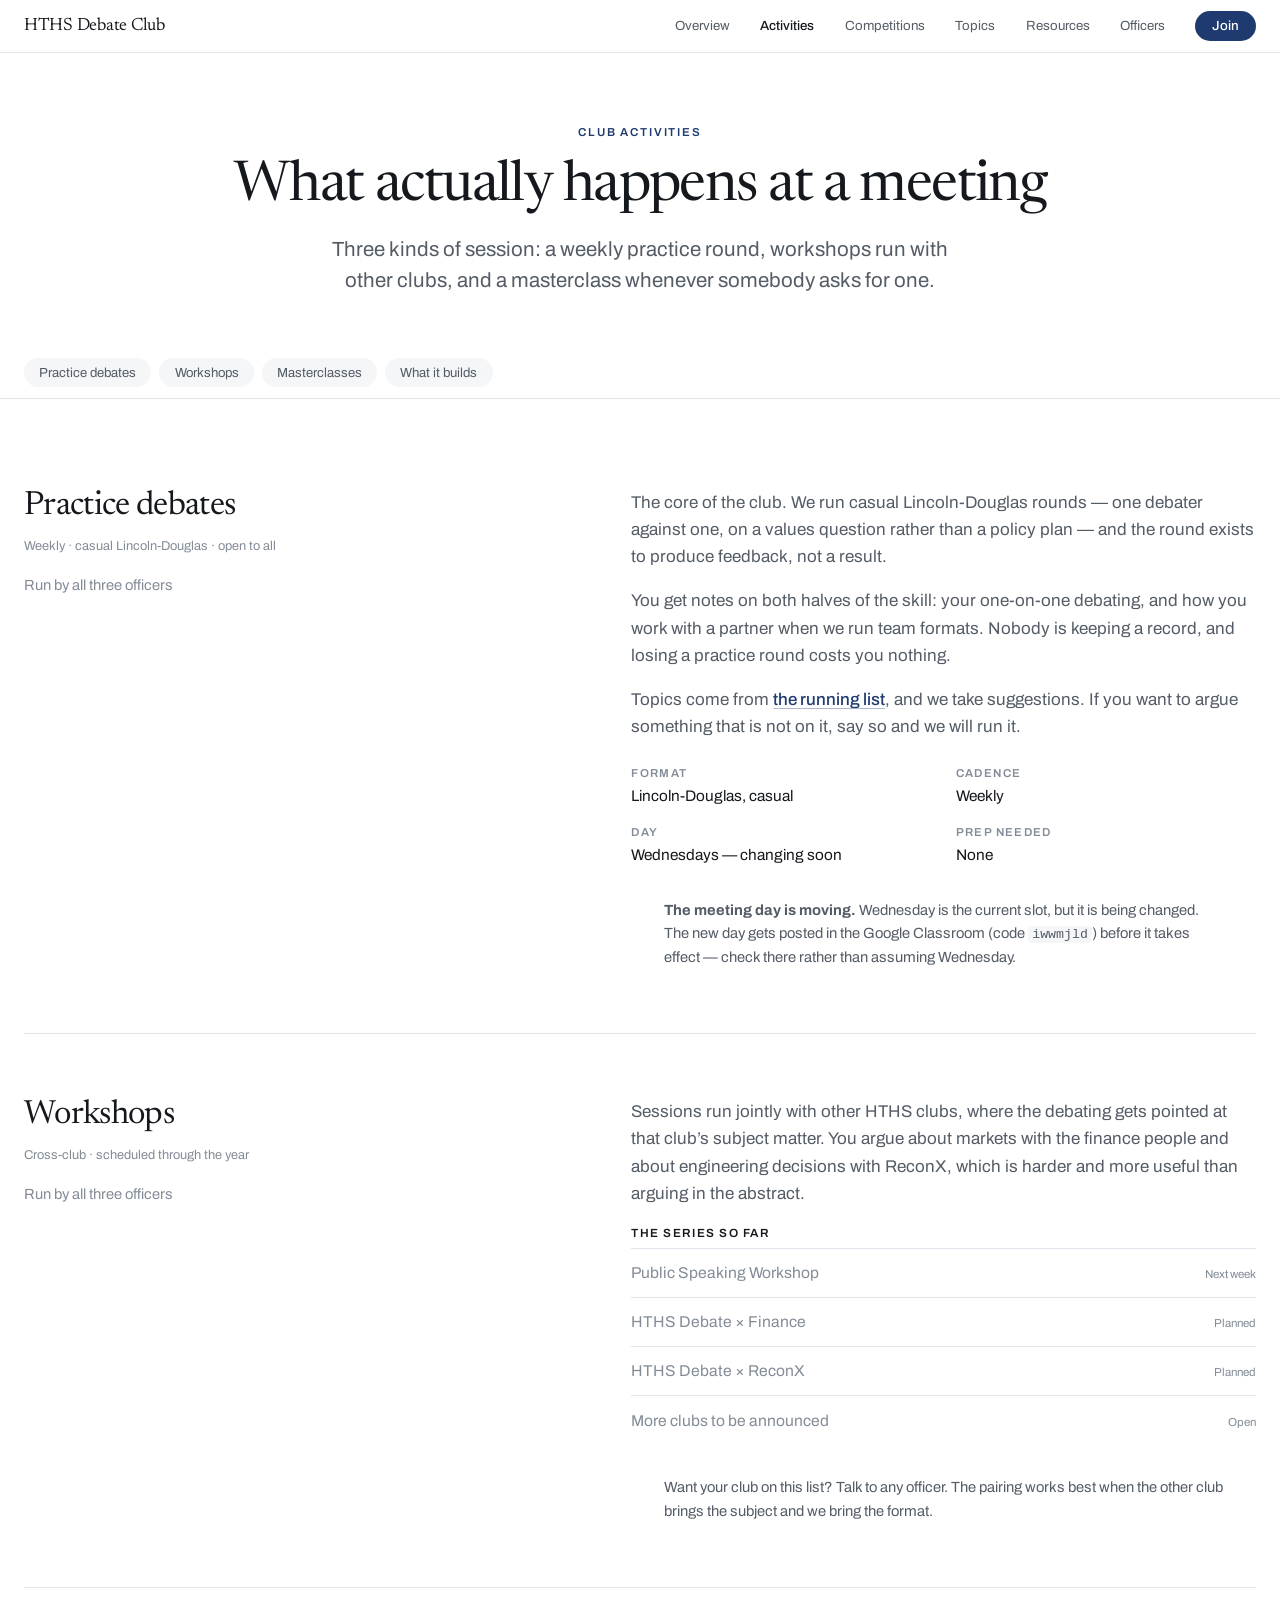
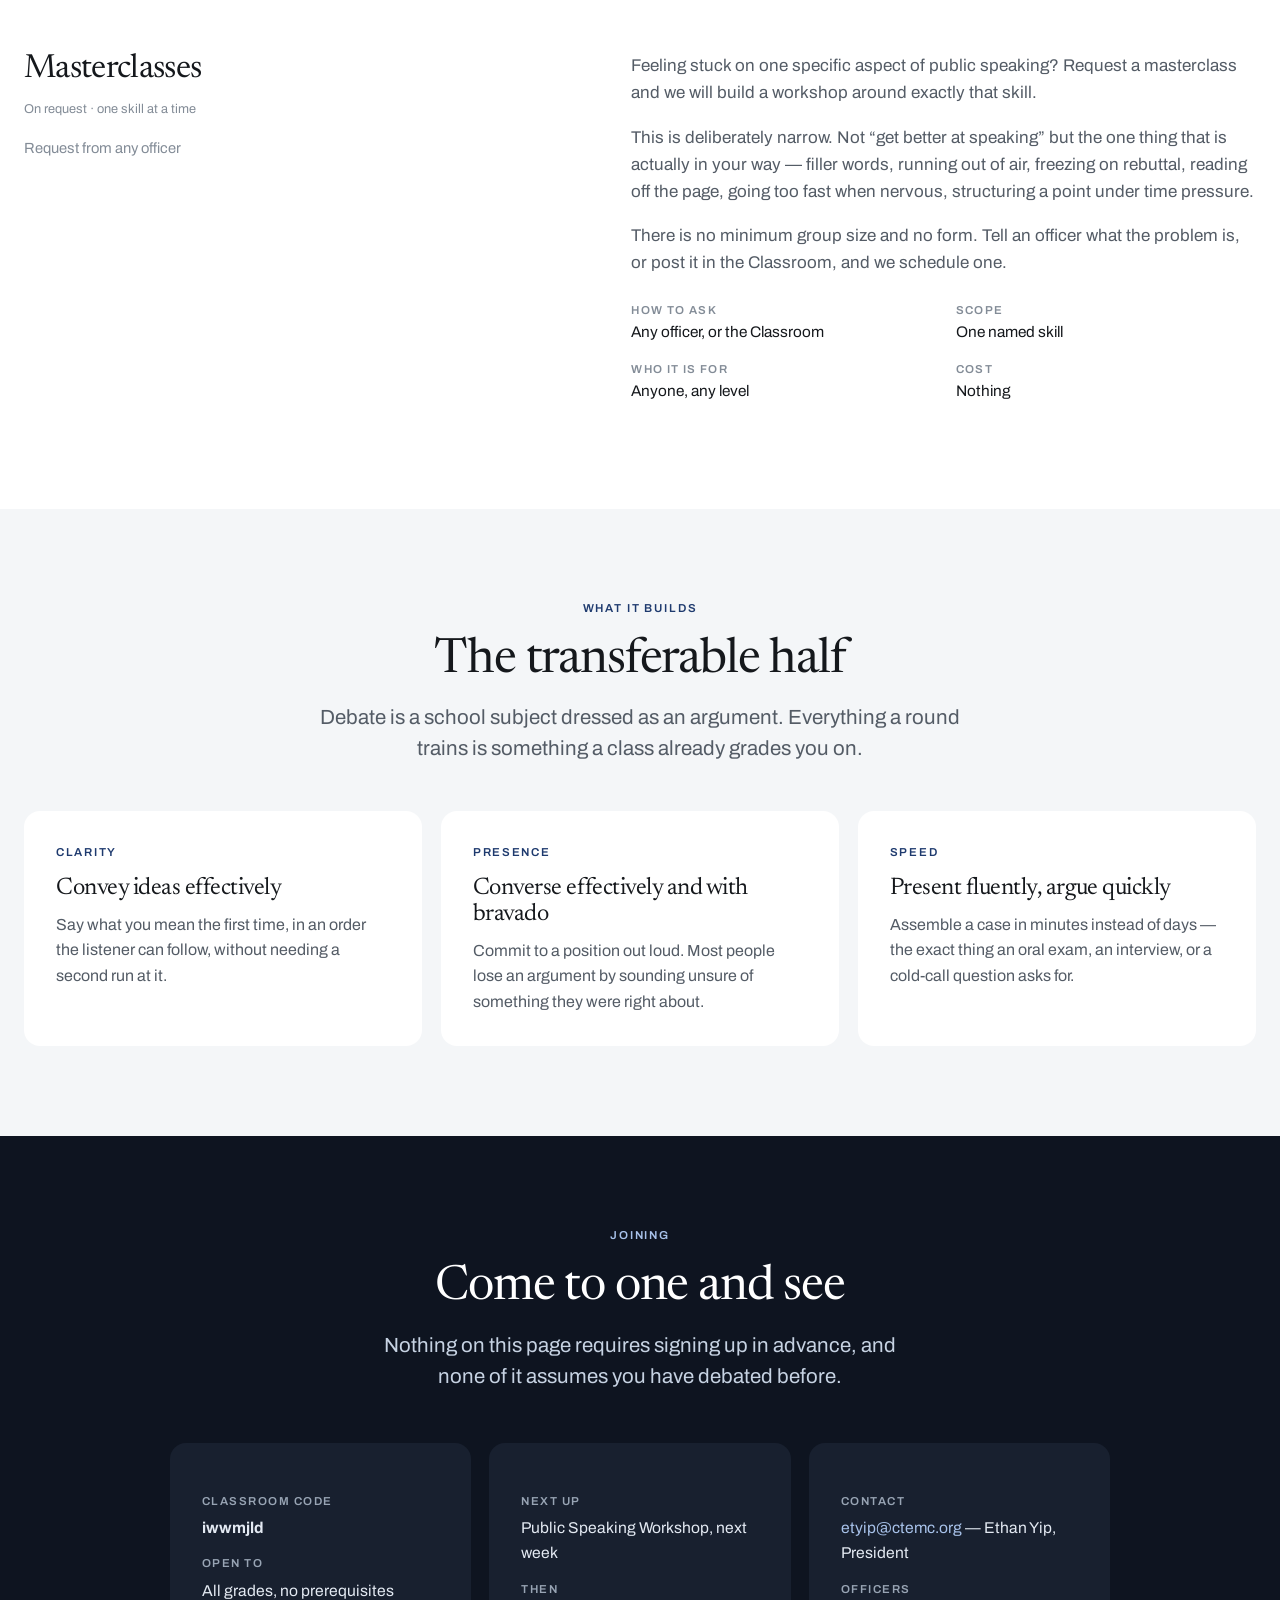
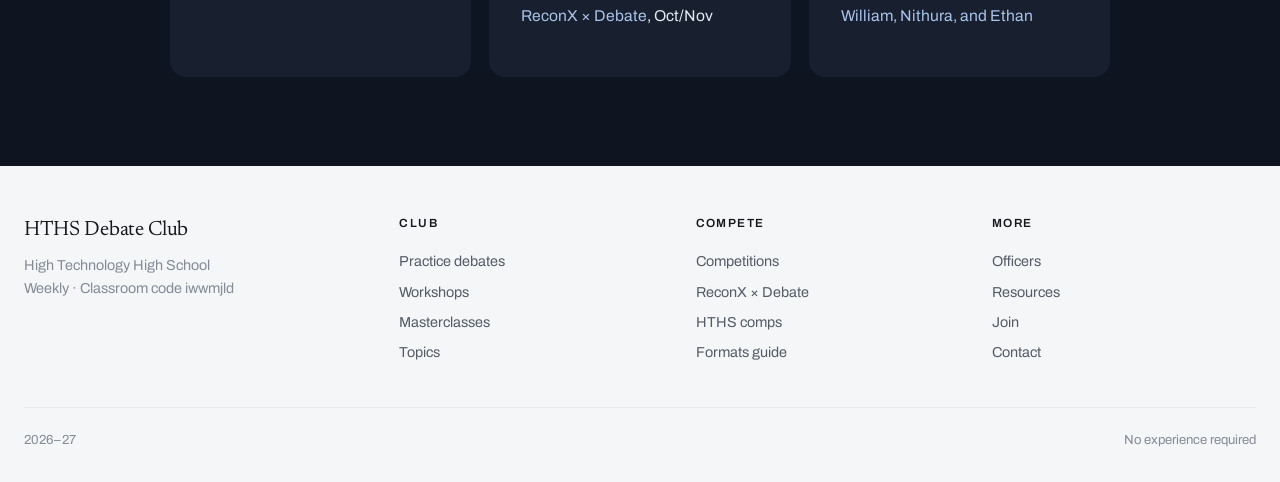
==== activities.html @ 720be400 "HTHS Debate Club site" ====
<!doctype html>
<html lang="en">
<head>
<meta charset="utf-8">
<meta name="viewport" content="width=device-width, initial-scale=1">
<title>Activities — HTHS Debate Club</title>
<meta name="description" content="Weekly casual Lincoln-Douglas practice debates, cross-club workshops, and requestable masterclasses on a single public speaking skill.">
<link rel="preconnect" href="https://fonts.googleapis.com">
<link rel="preconnect" href="https://fonts.gstatic.com" crossorigin>
<link href="https://fonts.googleapis.com/css2?family=Archivo:wght@400;500;600&family=Newsreader:opsz,wght@6..72,300;6..72,400;6..72,500&display=swap" rel="stylesheet">
<link rel="stylesheet" href="style.css">
</head>
<body>
<a class="skip" href="#main">Skip to content</a>

<header class="nav">
  <div class="nav-in">
    <a class="brand" href="index.html">HTHS Debate Club</a>
    <button class="nav-tog" aria-expanded="false" aria-label="Menu"><span></span><span></span><span></span></button>
    <nav class="nav-links" aria-label="Primary">
      <a href="index.html">Overview</a>
      <a href="activities.html" aria-current="page">Activities</a>
      <a href="competitions.html">Competitions</a>
      <a href="topics.html">Topics</a>
      <a href="resources.html">Resources</a>
      <a href="officers.html">Officers</a>
      <a class="nav-cta" href="index.html#join">Join</a>
    </nav>
  </div>
</header>

<main id="main">

  <section class="phero">
    <div class="wrap">
      <span class="eyebrow">Club activities</span>
      <h1>What actually happens at a meeting</h1>
      <p class="sub">Three kinds of session: a weekly practice round, workshops run with other clubs, and a masterclass whenever somebody asks for one.</p>
    </div>
  </section>

  <nav class="jump" aria-label="On this page">
    <div class="wrap-wide">
      <a href="#practice">Practice debates</a>
      <a href="#workshops">Workshops</a>
      <a href="#masterclass">Masterclasses</a>
      <a href="#skills">What it builds</a>
    </div>
  </nav>

  <section class="sec">
    <div class="wrap-wide">

      <div class="detail" id="practice">
        <div>
          <h3>Practice debates</h3>
          <span class="tag">Weekly &middot; casual Lincoln-Douglas &middot; open to all</span>
          <p class="who">Run by all three officers</p>
        </div>
        <div>
          <p>The core of the club. We run casual Lincoln-Douglas rounds &mdash; one debater against one, on a values question rather than a policy plan &mdash; and the round exists to produce feedback, not a result.</p>
          <p>You get notes on both halves of the skill: your one-on-one debating, and how you work with a partner when we run team formats. Nobody is keeping a record, and losing a practice round costs you nothing.</p>
          <p>Topics come from <a class="tlink" href="topics.html">the running list</a>, and we take suggestions. If you want to argue something that is not on it, say so and we will run it.</p>
          <dl class="pairs">
            <div><dt>Format</dt><dd>Lincoln-Douglas, casual</dd></div>
            <div><dt>Cadence</dt><dd>Weekly</dd></div>
            <div><dt>Day</dt><dd>Wednesdays &mdash; changing soon</dd></div>
            <div><dt>Prep needed</dt><dd>None</dd></div>
          </dl>
          <p class="note"><strong>The meeting day is moving.</strong> Wednesday is the current slot, but it is being changed. The new day gets posted in the Google Classroom (code <code>iwwmjld</code>) before it takes effect &mdash; check there rather than assuming Wednesday.</p>
        </div>
      </div>

      <div class="detail" id="workshops">
        <div>
          <h3>Workshops</h3>
          <span class="tag">Cross-club &middot; scheduled through the year</span>
          <p class="who">Run by all three officers</p>
        </div>
        <div>
          <p>Sessions run jointly with other HTHS clubs, where the debating gets pointed at that club&rsquo;s subject matter. You argue about markets with the finance people and about engineering decisions with ReconX, which is harder and more useful than arguing in the abstract.</p>
          <div class="res">
            <span class="res-h">The series so far</span>
            <span class="pending"><span>Public Speaking Workshop</span><span class="meta">Next week</span></span>
            <span class="pending"><span>HTHS Debate &times; Finance</span><span class="meta">Planned</span></span>
            <span class="pending"><span>HTHS Debate &times; ReconX</span><span class="meta">Planned</span></span>
            <span class="pending"><span>More clubs to be announced</span><span class="meta">Open</span></span>
          </div>
          <p class="note">Want your club on this list? Talk to any officer. The pairing works best when the other club brings the subject and we bring the format.</p>
        </div>
      </div>

      <div class="detail" id="masterclass">
        <div>
          <h3>Masterclasses</h3>
          <span class="tag">On request &middot; one skill at a time</span>
          <p class="who">Request from any officer</p>
        </div>
        <div>
          <p>Feeling stuck on one specific aspect of public speaking? Request a masterclass and we will build a workshop around exactly that skill.</p>
          <p>This is deliberately narrow. Not &ldquo;get better at speaking&rdquo; but the one thing that is actually in your way &mdash; filler words, running out of air, freezing on rebuttal, reading off the page, going too fast when nervous, structuring a point under time pressure.</p>
          <p>There is no minimum group size and no form. Tell an officer what the problem is, or post it in the Classroom, and we schedule one.</p>
          <dl class="pairs">
            <div><dt>How to ask</dt><dd>Any officer, or the Classroom</dd></div>
            <div><dt>Scope</dt><dd>One named skill</dd></div>
            <div><dt>Who it is for</dt><dd>Anyone, any level</dd></div>
            <div><dt>Cost</dt><dd>Nothing</dd></div>
          </dl>
        </div>
      </div>

    </div>
  </section>

  <section class="sec grey" id="skills">
    <div class="wrap-wide">
      <div class="hgroup center">
        <span class="eyebrow">What it builds</span>
        <h2>The transferable half</h2>
        <p class="sub">Debate is a school subject dressed as an argument. Everything a round trains is something a class already grades you on.</p>
      </div>

      <div class="tiles t-3">
        <div class="tile">
          <span class="kick">Clarity</span>
          <h3>Convey ideas effectively</h3>
          <p>Say what you mean the first time, in an order the listener can follow, without needing a second run at it.</p>
        </div>
        <div class="tile">
          <span class="kick">Presence</span>
          <h3>Converse effectively and with bravado</h3>
          <p>Commit to a position out loud. Most people lose an argument by sounding unsure of something they were right about.</p>
        </div>
        <div class="tile">
          <span class="kick">Speed</span>
          <h3>Present fluently, argue quickly</h3>
          <p>Assemble a case in minutes instead of days &mdash; the exact thing an oral exam, an interview, or a cold-call question asks for.</p>
        </div>
      </div>
    </div>
  </section>

  <section class="sec dark cta">
    <div class="wrap-wide">
      <span class="eyebrow">Joining</span>
      <h2>Come to one and see</h2>
      <p class="sub">Nothing on this page requires signing up in advance, and none of it assumes you have debated before.</p>
      <div class="cta-info">
        <div class="tile">
          <dl>
            <dt>Classroom code</dt><dd><strong>iwwmjld</strong></dd>
            <dt>Open to</dt><dd>All grades, no prerequisites</dd>
          </dl>
        </div>
        <div class="tile">
          <dl>
            <dt>Next up</dt><dd>Public Speaking Workshop, next week</dd>
            <dt>Then</dt><dd><a href="competitions.html#reconx">ReconX &times; Debate</a>, Oct/Nov</dd>
          </dl>
        </div>
        <div class="tile">
          <dl>
            <dt>Contact</dt><dd><a href="mailto:etyip@ctemc.org">etyip@ctemc.org</a> &mdash; Ethan Yip, President</dd>
            <dt>Officers</dt><dd><a href="officers.html">William, Nithura, and Ethan</a></dd>
          </dl>
        </div>
      </div>
    </div>
  </section>

</main>

<footer class="foot">
  <div class="wrap-wide">
    <div class="foot-grid">
      <div class="bl">
        <strong>HTHS Debate Club</strong>
        High Technology High School<br>Weekly &middot; Classroom code iwwmjld
      </div>
      <div>
        <span class="ttl">Club</span>
        <a href="activities.html#practice">Practice debates</a>
        <a href="activities.html#workshops">Workshops</a>
        <a href="activities.html#masterclass">Masterclasses</a>
        <a href="topics.html">Topics</a>
      </div>
      <div>
        <span class="ttl">Compete</span>
        <a href="competitions.html">Competitions</a>
        <a href="competitions.html#reconx">ReconX &times; Debate</a>
        <a href="competitions.html#hths">HTHS comps</a>
        <a href="resources.html#formats">Formats guide</a>
      </div>
      <div>
        <span class="ttl">More</span>
        <a href="officers.html">Officers</a>
        <a href="resources.html">Resources</a>
        <a href="index.html#join">Join</a>
        <a href="mailto:etyip@ctemc.org">Contact</a>
      </div>
    </div>
    <div class="foot-b">
      <span>2026&ndash;27</span>
      <span>No experience required</span>
    </div>
  </div>
</footer>

<script src="site.js"></script>
</body>
</html>
---- style.css ----
/* HTHS Debate Club — 2026-27 */

:root{
  --ink:#15181C;
  --body:#545C66;
  --soft:#838C97;
  --white:#FFFFFF;
  --grey:#F4F6F8;
  --grey-2:#E4E9EE;
  --line:#DFE5EB;
  --black:#0E1420;
  --black-2:#18202F;
  --line-dk:#2B3548;
  --navy:#1E3A6E;
  --navy-2:#2A4E8F;
  --navy-lt:#A8C2EA;

  --serif:"Newsreader",Georgia,serif;
  --sans:"Archivo",-apple-system,BlinkMacSystemFont,"Segoe UI",Helvetica,Arial,sans-serif;

  --gut:1.5rem;
  --maxw:1120px;
  --wide:1320px;
  --r:16px;
  --sec:clamp(4rem,7vw,6.5rem);
}

*{box-sizing:border-box}
html{-webkit-text-size-adjust:100%;scroll-behavior:smooth}
body{
  margin:0;background:var(--white);color:var(--ink);
  font:400 17px/1.6 var(--sans);
  -webkit-font-smoothing:antialiased;
}
img{max-width:100%;display:block}
a{color:inherit;text-decoration:none}

.wrap{max-width:var(--maxw);margin:0 auto;padding:0 var(--gut)}
.wrap-wide{max-width:var(--wide);margin:0 auto;padding:0 var(--gut)}
.sec{padding:var(--sec) 0}
.sec-sm{padding:clamp(2.75rem,4.5vw,4rem) 0}
.grey{background:var(--grey)}
.dark{background:var(--black);color:#fff}

/* ---------- type ---------- */
h1,h2,h3,h4{margin:0;font-family:var(--serif);font-weight:400;line-height:1.08;letter-spacing:-.02em}
h1{font-size:clamp(2.7rem,6vw,4.6rem);line-height:1.02;letter-spacing:-.028em}
h2{font-size:clamp(2rem,3.8vw,3.1rem);letter-spacing:-.024em}
h3{font-size:1.5rem}
h4{font-size:1.18rem}
p{margin:0 0 1em}
p:last-child{margin-bottom:0}

.eyebrow{
  display:block;font-size:.72rem;font-weight:600;letter-spacing:.16em;
  text-transform:uppercase;color:var(--navy);margin-bottom:1.1rem;
}
.dark .eyebrow{color:var(--navy-lt)}
.sub{font-size:clamp(1.1rem,1.6vw,1.32rem);line-height:1.5;color:var(--body)}
.dark .sub{color:#C6D2E2}
.muted{color:var(--body)}
.dark .muted{color:#98A4B4}
.small{font-size:.94rem}

.center{text-align:center}
.center .sub,.center .lead{margin-left:auto;margin-right:auto}
.hgroup{max-width:640px;margin:0 auto 3rem}
.hgroup h2{margin-bottom:.9rem}
.hgroup--left{margin-left:0;text-align:left}

.tlink{color:var(--navy);font-weight:500;text-decoration:underline;text-underline-offset:.18em;text-decoration-thickness:1px;text-decoration-color:rgba(30,58,110,.35)}
.tlink:hover{text-decoration-color:currentColor}
.dark .tlink{color:var(--navy-lt)}

.actions{display:flex;gap:.75rem;flex-wrap:wrap;justify-content:center;margin-top:2rem}
.btn{
  display:inline-flex;align-items:center;justify-content:center;
  padding:.8rem 1.75rem;border-radius:999px;border:1px solid transparent;
  background:var(--navy);color:#fff;line-height:1.2;
  font-size:.92rem;font-weight:500;transition:background .15s ease,border-color .15s ease;
}
.btn:hover{background:var(--navy-2)}
.btn-2{background:transparent;color:var(--ink);border-color:var(--line)}
.btn-2:hover{background:var(--grey);border-color:var(--grey-2)}
.dark .btn-2{color:#fff;border-color:rgba(255,255,255,.32)}
.dark .btn-2:hover{background:rgba(255,255,255,.1);border-color:rgba(255,255,255,.5)}

.more{display:inline-flex;align-items:center;gap:.35rem;color:var(--navy);font-weight:500;font-size:.96rem}
.more:hover{gap:.55rem}
.dark .more{color:var(--navy-lt)}
.morerow{display:flex;gap:1.75rem;flex-wrap:wrap;justify-content:center;margin-top:1.6rem}

/* ---------- nav ---------- */
.nav{position:sticky;top:0;z-index:60;background:rgba(255,255,255,.86);backdrop-filter:saturate(180%) blur(18px);border-bottom:1px solid var(--line)}
.nav-in{max-width:var(--wide);margin:0 auto;padding:0 var(--gut);height:52px;display:flex;align-items:center;gap:1.5rem}
.brand{font-family:var(--serif);font-size:1.12rem;letter-spacing:-.015em;white-space:nowrap;margin-right:auto}
.nav-links{display:flex;align-items:center;gap:1.9rem}
.nav-links a{font-size:.83rem;color:var(--body)}
.nav-links a:hover{color:var(--ink)}
.nav-links a[aria-current="page"]{color:var(--ink);font-weight:500}
.nav-cta{display:inline-flex;align-items:center;padding:.45rem 1.05rem;border-radius:999px;background:var(--navy);color:#fff !important;font-size:.8rem;font-weight:500;line-height:1.2}
.nav-cta:hover{background:var(--navy-2)}
.nav-tog{display:none;background:none;border:0;padding:.35rem;cursor:pointer;color:var(--ink)}
.nav-tog span{display:block;width:19px;height:1.5px;background:currentColor;margin:4px 0}

/* ---------- hero ---------- */
.hero{padding:clamp(4rem,8vw,7rem) 0 clamp(3rem,5vw,4.5rem);text-align:center}
.hero h1{margin-bottom:1.3rem}
.hero .sub{max-width:600px;margin:0 auto}

.stats{
  display:grid;grid-template-columns:repeat(4,1fr);gap:1.5rem;
  max-width:820px;margin:clamp(3rem,5vw,4rem) auto 0;
}
.stats .n{display:block;font-family:var(--serif);font-size:clamp(2.1rem,3.6vw,2.9rem);line-height:1;margin-bottom:.5rem}
.stats .k{font-size:.78rem;color:var(--soft);line-height:1.35;display:block}
.dark .stats .k{color:#98A4B4}

/* page hero */
.phero{padding:clamp(3.2rem,5.5vw,5rem) 0 clamp(2.4rem,4vw,3.4rem);text-align:center}
.phero h1{font-size:clamp(2.3rem,4.6vw,3.5rem);margin-bottom:1.1rem}
.phero .sub{max-width:620px;margin:0 auto}

/* ---------- tiles ---------- */
.tiles{display:grid;gap:1.15rem}
.t-2{grid-template-columns:repeat(2,1fr)}
.t-3{grid-template-columns:repeat(3,1fr)}
.t-4{grid-template-columns:repeat(4,1fr)}
.tile{
  background:var(--grey);border-radius:var(--r);padding:clamp(1.6rem,2.5vw,2.2rem);
  display:flex;flex-direction:column;
}
.grey .tile{background:var(--white)}
.dark .tile{background:var(--black-2)}
.tile h3{margin-bottom:.6rem}
.tile .kick{display:block;font-size:.72rem;font-weight:600;letter-spacing:.15em;text-transform:uppercase;color:var(--navy);margin-bottom:.9rem}
.dark .tile .kick{color:var(--navy-lt)}
.tile p{color:var(--body);font-size:1rem}
.dark .tile p{color:#98A4B4}
.tile ul{list-style:none;margin:1.2rem 0 0;padding:0}
.tile li{padding:.42rem 0;border-top:1px solid var(--line);font-size:.96rem}
.grey .tile li{border-top-color:var(--grey-2)}
.dark .tile li{border-top-color:var(--line-dk)}
.tile li a{display:flex;justify-content:space-between;gap:1rem;color:var(--navy)}
.dark .tile li a{color:var(--navy-lt)}
.tile li a:hover{text-decoration:underline}
.tile .foot{margin-top:auto;padding-top:1.4rem}
.tile--lg{padding:clamp(2rem,3.4vw,3rem)}
.tile--lg h3{font-size:clamp(1.7rem,2.6vw,2.2rem);margin-bottom:.9rem}

/* spec pairs inside tiles */
.pairs{display:grid;grid-template-columns:1fr 1fr;gap:1rem 1.5rem;margin-top:1.5rem}
.pairs dt{font-size:.72rem;font-weight:600;letter-spacing:.12em;text-transform:uppercase;color:var(--soft);margin-bottom:.2rem}
.pairs dd{margin:0;font-size:.96rem;line-height:1.4}
.dark .pairs dd{color:#D6DEEA}

/* ---------- list card ---------- */
.card{background:var(--white);border-radius:var(--r);overflow:hidden;box-shadow:0 0 0 1px var(--line)}
.grey .card{box-shadow:0 0 0 1px var(--grey-2)}
.dark .card{background:var(--black-2);box-shadow:none}
.card-row{
  display:grid;grid-template-columns:minmax(0,1fr) minmax(0,1.5fr) minmax(0,.6fr);
  gap:1.5rem;align-items:center;padding:1.15rem clamp(1.3rem,2.2vw,1.9rem);
  border-top:1px solid var(--line);
}
.card-row:first-child{border-top:0}
.grey .card-row{border-top-color:var(--grey-2)}
.dark .card-row{border-top-color:var(--line-dk)}
a.card-row:hover{background:var(--grey)}
.dark a.card-row:hover{background:#222D40}
.card-row .nm{font-family:var(--serif);font-size:1.22rem;letter-spacing:-.015em;display:block}
.card-row .tag{display:block;font-size:.78rem;color:var(--soft);margin-top:.25rem}
.card-row .desc{margin:0;color:var(--body);font-size:.96rem}
.dark .card-row .desc{color:#98A4B4}
.card-row .who{font-size:.86rem;color:var(--soft);text-align:right}
.badge{
  display:inline-block;font-size:.66rem;font-weight:600;letter-spacing:.1em;text-transform:uppercase;
  color:var(--navy);background:rgba(30,58,110,.09);padding:.16rem .5rem;border-radius:999px;margin-left:.5rem;
  vertical-align:.1em;
}
.dark .badge{color:var(--navy-lt);background:rgba(168,194,234,.16)}

/* ---------- detail block ---------- */
.detail{display:grid;grid-template-columns:minmax(0,1fr) minmax(0,1.15fr);gap:clamp(2rem,5vw,4.5rem);align-items:start}
.detail + .detail{margin-top:clamp(3rem,5vw,4.5rem);padding-top:clamp(3rem,5vw,4.5rem);border-top:1px solid var(--line)}
.grey .detail + .detail{border-top-color:var(--grey-2)}
.detail h3{font-size:clamp(1.7rem,2.6vw,2.15rem);margin-bottom:.7rem}
.detail .tag{display:block;font-size:.8rem;color:var(--soft);margin-bottom:1.1rem}
.detail p{color:var(--body)}
.detail .who{font-size:.92rem;color:var(--soft);margin-top:1.1rem}

/* ---------- table ---------- */
.tablewrap{overflow-x:auto;border-radius:var(--r);box-shadow:0 0 0 1px var(--line);background:var(--white)}
.grey .tablewrap{box-shadow:0 0 0 1px var(--grey-2)}
.dark .tablewrap{background:var(--black-2);box-shadow:none}
table{width:100%;border-collapse:collapse;font-size:1rem}
th{
  text-align:left;font-size:.72rem;font-weight:600;letter-spacing:.12em;text-transform:uppercase;
  color:var(--soft);padding:1rem 1.5rem;background:var(--grey);
}
.grey th{background:var(--grey-2)}
.dark th{background:#222D40;color:#98A4B4}
td{padding:.95rem 1.5rem;border-top:1px solid var(--line);vertical-align:top}
.grey td{border-top-color:var(--grey-2)}
.dark td{border-top-color:var(--line-dk)}
td.key{font-weight:500}
td.who{color:var(--soft);font-size:.92rem}
tbody tr:hover td{background:rgba(30,58,110,.03)}

/* ---------- people ---------- */
.people{display:grid;grid-template-columns:repeat(4,1fr);gap:1.6rem 1.15rem}
.card-p{background:var(--grey);border-radius:var(--r);overflow:hidden}
.grey .card-p{background:var(--white)}
.portrait{position:relative;aspect-ratio:1/1;background:var(--grey-2)}
.grey .portrait{background:var(--grey)}
.portrait img{position:absolute;inset:0;width:100%;height:100%;object-fit:cover}
.portrait .ini{
  position:absolute;inset:0;display:flex;align-items:center;justify-content:center;
  font-family:var(--serif);font-size:2rem;color:var(--soft);
}
.card-p .meta{padding:1.05rem 1.15rem 1.25rem}
.card-p .nm{display:block;font-family:var(--serif);font-size:1.24rem;letter-spacing:-.015em;line-height:1.2}
.card-p .ttl{display:block;font-size:.82rem;color:var(--soft);margin-top:.3rem;line-height:1.35}
.card-p--lead .ttl{color:var(--navy)}

/* ---------- resources ---------- */
.res{margin-top:1rem}
.res a,.res span.pending{
  display:flex;justify-content:space-between;align-items:baseline;gap:1.5rem;
  padding:.72rem 0;border-top:1px solid var(--line);font-size:.98rem;
}
.grey .res a,.grey .res span.pending{border-top-color:var(--grey-2)}
.res a{color:var(--navy)}
.res a:hover{text-decoration:underline}
.res .meta{font-size:.72rem;color:var(--soft);white-space:nowrap}
.res span.pending{color:var(--soft)}
.res-h{display:block;font-size:.74rem;font-weight:600;letter-spacing:.13em;text-transform:uppercase;color:var(--ink);margin-bottom:.3rem}
.note{color:var(--soft);font-size:.92rem;max-width:70ch;margin:2rem auto 0}
.note code{font-size:.9em;background:var(--grey);padding:.1em .35em;border-radius:4px}
.dark .note{color:#98A4B4}
.dark .note code{background:var(--black-2);color:#D6DEEA}

/* ---------- jump ---------- */
.jump{background:var(--white);border-bottom:1px solid var(--line);position:sticky;top:52px;z-index:50}
.jump .wrap-wide{display:flex;gap:.5rem;overflow-x:auto;padding-top:.7rem;padding-bottom:.7rem;scrollbar-width:none}
.jump .wrap-wide::-webkit-scrollbar{display:none}
.jump a{
  flex:none;font-size:.82rem;line-height:1;color:var(--body);white-space:nowrap;
  padding:.5rem .95rem;border-radius:999px;background:var(--grey);
  transition:background .15s ease,color .15s ease;
}
.jump a:hover{background:var(--grey-2);color:var(--ink)}

/* ---------- cta ---------- */
.cta{text-align:center}
.cta h2{margin-bottom:1rem}
.cta .sub{max-width:560px;margin:0 auto}
.cta-info{
  display:grid;grid-template-columns:repeat(3,1fr);gap:1.15rem;
  max-width:940px;margin:clamp(2.5rem,4vw,3.5rem) auto 0;text-align:left;
}
.cta-info .tile{background:var(--black-2)}
.cta-info dt{font-size:.72rem;font-weight:600;letter-spacing:.13em;text-transform:uppercase;color:#98A4B4;margin-bottom:.3rem}
.cta-info dd{margin:0 0 .9rem;font-size:.98rem;color:#E3E9F2}
.cta-info dd:last-child{margin-bottom:0}
.cta-info a{color:var(--navy-lt)}
.cta-info a:hover{text-decoration:underline}

/* ---------- footer ---------- */
.foot{background:var(--grey);padding:3rem 0 2rem;font-size:.9rem}
.foot-grid{display:grid;grid-template-columns:minmax(0,1.3fr) repeat(3,minmax(0,1fr));gap:2rem}
.foot .ttl{display:block;font-size:.74rem;font-weight:600;letter-spacing:.12em;text-transform:uppercase;color:var(--ink);margin-bottom:.85rem}
.foot a{display:block;padding:.22rem 0;color:var(--body)}
.foot a:hover{color:var(--navy)}
.foot .bl{color:var(--soft);line-height:1.6}
.foot .bl strong{display:block;font-family:var(--serif);font-weight:400;font-size:1.3rem;color:var(--ink);margin-bottom:.4rem;letter-spacing:-.015em}
.foot-b{margin-top:2.5rem;padding-top:1.3rem;border-top:1px solid var(--grey-2);display:flex;justify-content:space-between;gap:1.5rem;flex-wrap:wrap;color:var(--soft);font-size:.82rem}

/* ---------- misc ---------- */
.skip{position:absolute;left:-9999px}
.skip:focus{left:1rem;top:1rem;background:var(--navy);color:#fff;padding:.6rem 1rem;border-radius:8px;z-index:99}
.mt{margin-top:2rem}

/* ---------- responsive ---------- */
@media (max-width:940px){
  .t-4,.people{grid-template-columns:repeat(2,1fr)}
  .t-3{grid-template-columns:1fr}
  .detail{grid-template-columns:1fr;gap:1.5rem}
  .card-row{grid-template-columns:1fr;gap:.6rem;align-items:start}
  .card-row .who{text-align:left}
  .cta-info{grid-template-columns:1fr}
  .foot-grid{grid-template-columns:1fr 1fr}
  .foot .bl{grid-column:1 / -1}
  .nav-links{
    position:absolute;left:0;right:0;top:52px;background:var(--white);
    border-bottom:1px solid var(--line);flex-direction:column;align-items:stretch;
    gap:0;padding:.5rem var(--gut) 1.3rem;display:none;
  }
  .nav-links.open{display:flex}
  .nav-links a{padding:.75rem 0;font-size:.98rem}
  .nav-cta{margin-top:.8rem;text-align:center;padding:.75rem}
  .nav-tog{display:block}
  .jump{position:static}
}
@media (max-width:640px){
  .t-2{grid-template-columns:1fr}
  .stats{grid-template-columns:1fr 1fr;gap:1.8rem 1rem}
  .pairs{grid-template-columns:1fr}
  .people{grid-template-columns:1fr 1fr}
  .foot-grid{grid-template-columns:1fr}
  th,td{padding:.8rem 1rem}
}
@media (prefers-reduced-motion:reduce){html{scroll-behavior:auto}}
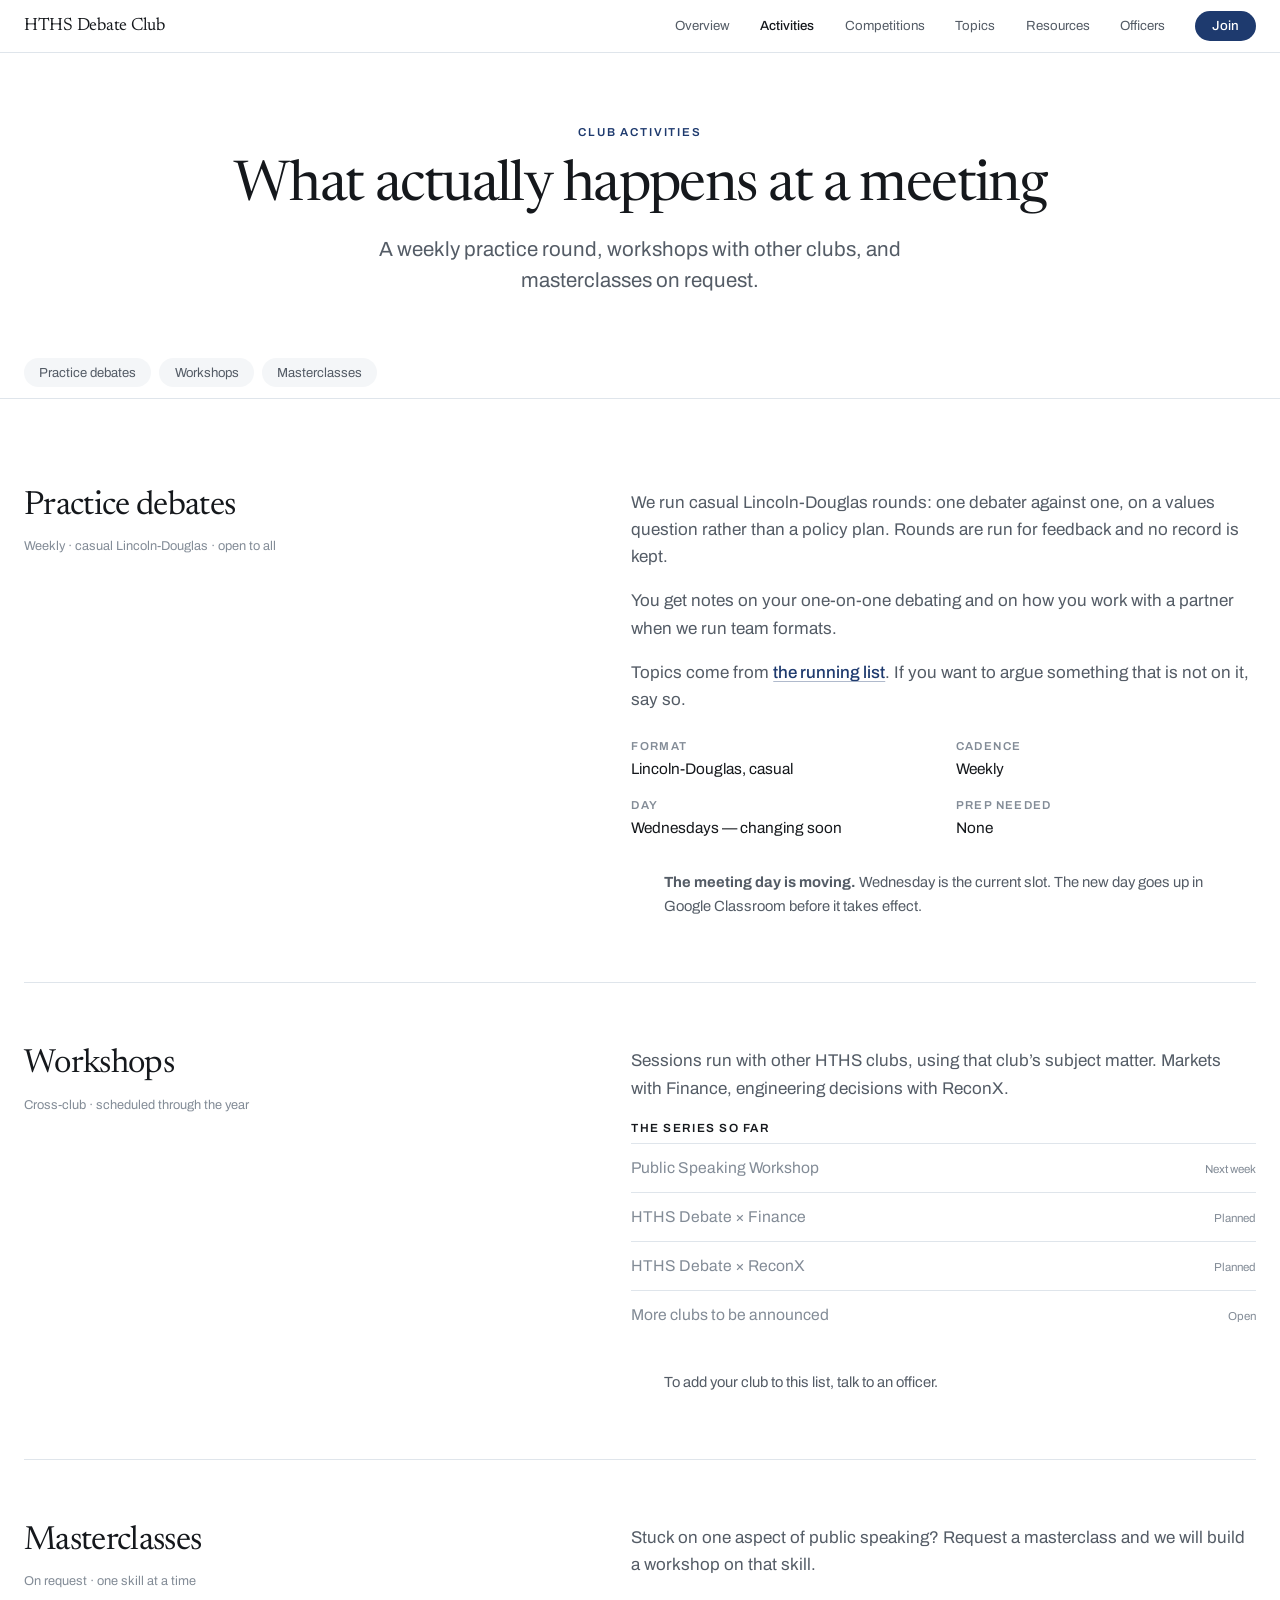
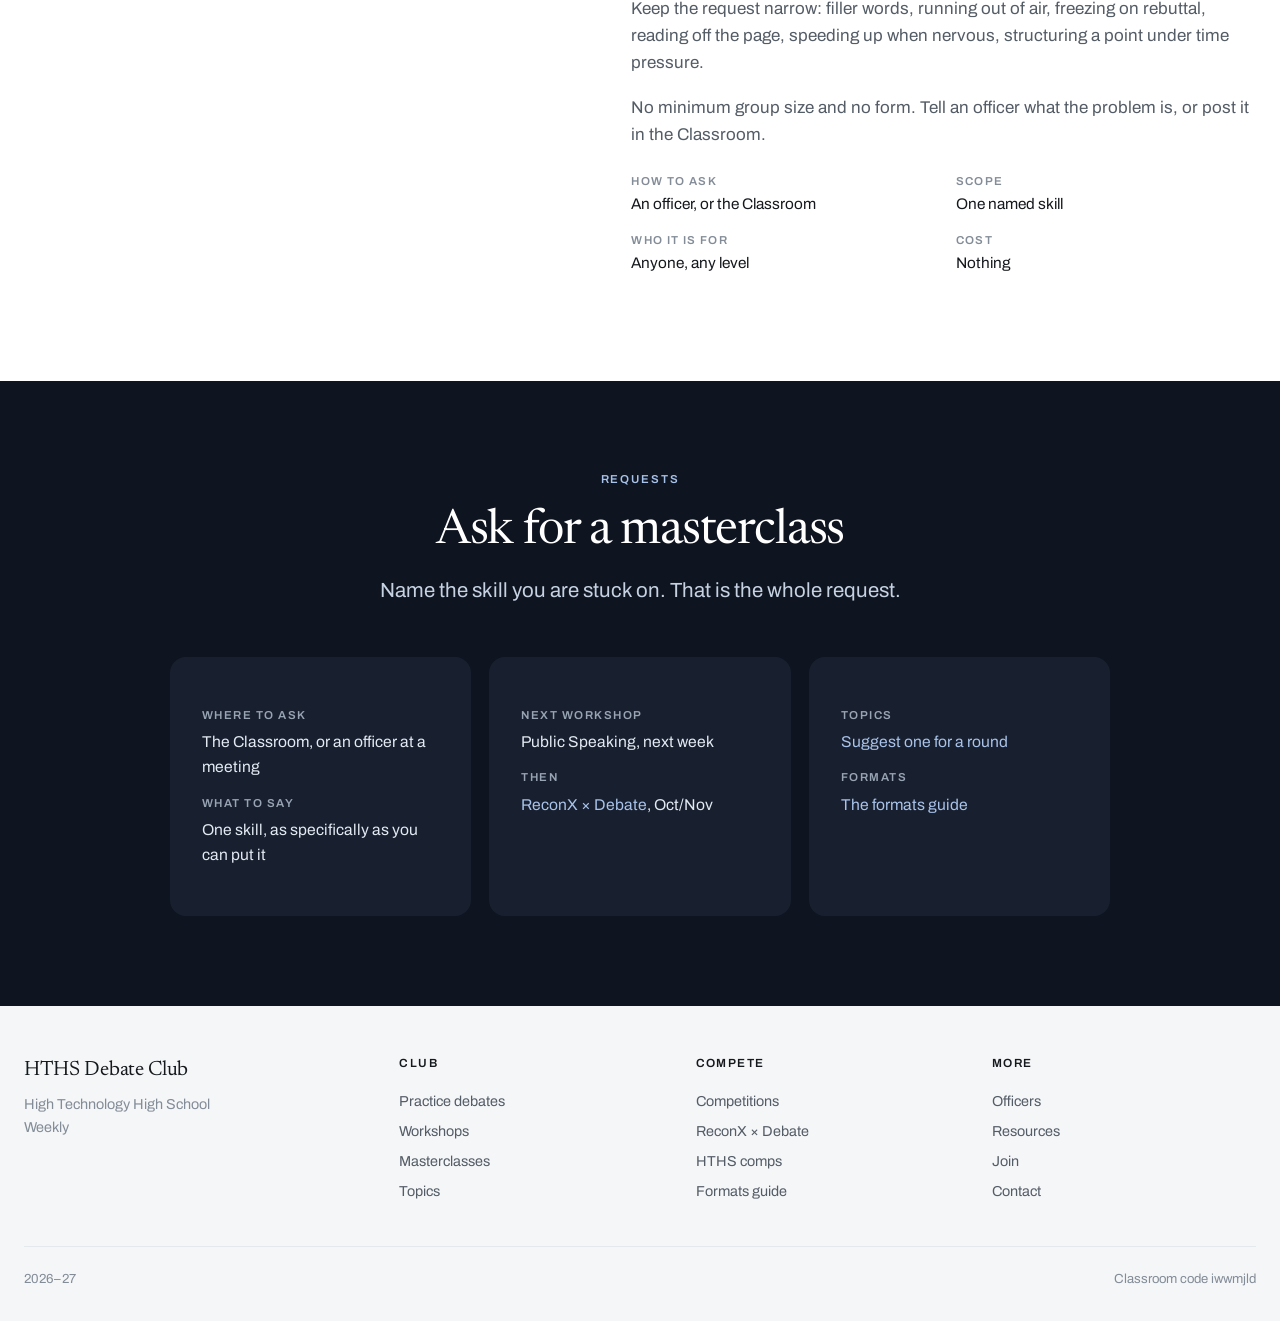
==== commit 7f3c0986: "Plainer copy; remove duplicated sections and boilerplate" ====
--- a/activities.html
+++ b/activities.html
@@ -35,7 +35,7 @@
     <div class="wrap">
       <span class="eyebrow">Club activities</span>
       <h1>What actually happens at a meeting</h1>
-      <p class="sub">Three kinds of session: a weekly practice round, workshops run with other clubs, and a masterclass whenever somebody asks for one.</p>
+      <p class="sub">A weekly practice round, workshops with other clubs, and masterclasses on request.</p>
     </div>
   </section>
 
@@ -44,7 +44,6 @@
       <a href="#practice">Practice debates</a>
       <a href="#workshops">Workshops</a>
       <a href="#masterclass">Masterclasses</a>
-      <a href="#skills">What it builds</a>
     </div>
   </nav>
 
@@ -55,19 +54,18 @@
         <div>
           <h3>Practice debates</h3>
           <span class="tag">Weekly &middot; casual Lincoln-Douglas &middot; open to all</span>
-          <p class="who">Run by all three officers</p>
         </div>
         <div>
-          <p>The core of the club. We run casual Lincoln-Douglas rounds &mdash; one debater against one, on a values question rather than a policy plan &mdash; and the round exists to produce feedback, not a result.</p>
-          <p>You get notes on both halves of the skill: your one-on-one debating, and how you work with a partner when we run team formats. Nobody is keeping a record, and losing a practice round costs you nothing.</p>
-          <p>Topics come from <a class="tlink" href="topics.html">the running list</a>, and we take suggestions. If you want to argue something that is not on it, say so and we will run it.</p>
+          <p>We run casual Lincoln-Douglas rounds: one debater against one, on a values question rather than a policy plan. Rounds are run for feedback and no record is kept.</p>
+          <p>You get notes on your one-on-one debating and on how you work with a partner when we run team formats.</p>
+          <p>Topics come from <a class="tlink" href="topics.html">the running list</a>. If you want to argue something that is not on it, say so.</p>
           <dl class="pairs">
             <div><dt>Format</dt><dd>Lincoln-Douglas, casual</dd></div>
             <div><dt>Cadence</dt><dd>Weekly</dd></div>
             <div><dt>Day</dt><dd>Wednesdays &mdash; changing soon</dd></div>
             <div><dt>Prep needed</dt><dd>None</dd></div>
           </dl>
-          <p class="note"><strong>The meeting day is moving.</strong> Wednesday is the current slot, but it is being changed. The new day gets posted in the Google Classroom (code <code>iwwmjld</code>) before it takes effect &mdash; check there rather than assuming Wednesday.</p>
+          <p class="note"><strong>The meeting day is moving.</strong> Wednesday is the current slot. The new day goes up in Google Classroom before it takes effect.</p>
         </div>
       </div>
 
@@ -75,10 +73,9 @@
         <div>
           <h3>Workshops</h3>
           <span class="tag">Cross-club &middot; scheduled through the year</span>
-          <p class="who">Run by all three officers</p>
         </div>
         <div>
-          <p>Sessions run jointly with other HTHS clubs, where the debating gets pointed at that club&rsquo;s subject matter. You argue about markets with the finance people and about engineering decisions with ReconX, which is harder and more useful than arguing in the abstract.</p>
+          <p>Sessions run with other HTHS clubs, using that club&rsquo;s subject matter. Markets with Finance, engineering decisions with ReconX.</p>
           <div class="res">
             <span class="res-h">The series so far</span>
             <span class="pending"><span>Public Speaking Workshop</span><span class="meta">Next week</span></span>
@@ -86,7 +83,7 @@
             <span class="pending"><span>HTHS Debate &times; ReconX</span><span class="meta">Planned</span></span>
             <span class="pending"><span>More clubs to be announced</span><span class="meta">Open</span></span>
           </div>
-          <p class="note">Want your club on this list? Talk to any officer. The pairing works best when the other club brings the subject and we bring the format.</p>
+          <p class="note">To add your club to this list, talk to an officer.</p>
         </div>
       </div>
 
@@ -94,14 +91,13 @@
         <div>
           <h3>Masterclasses</h3>
           <span class="tag">On request &middot; one skill at a time</span>
-          <p class="who">Request from any officer</p>
         </div>
         <div>
-          <p>Feeling stuck on one specific aspect of public speaking? Request a masterclass and we will build a workshop around exactly that skill.</p>
-          <p>This is deliberately narrow. Not &ldquo;get better at speaking&rdquo; but the one thing that is actually in your way &mdash; filler words, running out of air, freezing on rebuttal, reading off the page, going too fast when nervous, structuring a point under time pressure.</p>
-          <p>There is no minimum group size and no form. Tell an officer what the problem is, or post it in the Classroom, and we schedule one.</p>
+          <p>Stuck on one aspect of public speaking? Request a masterclass and we will build a workshop on that skill.</p>
+          <p>Keep the request narrow: filler words, running out of air, freezing on rebuttal, reading off the page, speeding up when nervous, structuring a point under time pressure.</p>
+          <p>No minimum group size and no form. Tell an officer what the problem is, or post it in the Classroom.</p>
           <dl class="pairs">
-            <div><dt>How to ask</dt><dd>Any officer, or the Classroom</dd></div>
+            <div><dt>How to ask</dt><dd>An officer, or the Classroom</dd></div>
             <div><dt>Scope</dt><dd>One named skill</dd></div>
             <div><dt>Who it is for</dt><dd>Anyone, any level</dd></div>
             <div><dt>Cost</dt><dd>Nothing</dd></div>
@@ -112,56 +108,28 @@
     </div>
   </section>
 
-  <section class="sec grey" id="skills">
-    <div class="wrap-wide">
-      <div class="hgroup center">
-        <span class="eyebrow">What it builds</span>
-        <h2>The transferable half</h2>
-        <p class="sub">Debate is a school subject dressed as an argument. Everything a round trains is something a class already grades you on.</p>
-      </div>
-
-      <div class="tiles t-3">
-        <div class="tile">
-          <span class="kick">Clarity</span>
-          <h3>Convey ideas effectively</h3>
-          <p>Say what you mean the first time, in an order the listener can follow, without needing a second run at it.</p>
-        </div>
-        <div class="tile">
-          <span class="kick">Presence</span>
-          <h3>Converse effectively and with bravado</h3>
-          <p>Commit to a position out loud. Most people lose an argument by sounding unsure of something they were right about.</p>
-        </div>
-        <div class="tile">
-          <span class="kick">Speed</span>
-          <h3>Present fluently, argue quickly</h3>
-          <p>Assemble a case in minutes instead of days &mdash; the exact thing an oral exam, an interview, or a cold-call question asks for.</p>
-        </div>
-      </div>
-    </div>
-  </section>
-
   <section class="sec dark cta">
     <div class="wrap-wide">
-      <span class="eyebrow">Joining</span>
-      <h2>Come to one and see</h2>
-      <p class="sub">Nothing on this page requires signing up in advance, and none of it assumes you have debated before.</p>
+      <span class="eyebrow">Requests</span>
+      <h2>Ask for a masterclass</h2>
+      <p class="sub">Name the skill you are stuck on. That is the whole request.</p>
       <div class="cta-info">
         <div class="tile">
           <dl>
-            <dt>Classroom code</dt><dd><strong>iwwmjld</strong></dd>
-            <dt>Open to</dt><dd>All grades, no prerequisites</dd>
+            <dt>Where to ask</dt><dd>The Classroom, or an officer at a meeting</dd>
+            <dt>What to say</dt><dd>One skill, as specifically as you can put it</dd>
           </dl>
         </div>
         <div class="tile">
           <dl>
-            <dt>Next up</dt><dd>Public Speaking Workshop, next week</dd>
+            <dt>Next workshop</dt><dd>Public Speaking, next week</dd>
             <dt>Then</dt><dd><a href="competitions.html#reconx">ReconX &times; Debate</a>, Oct/Nov</dd>
           </dl>
         </div>
         <div class="tile">
           <dl>
-            <dt>Contact</dt><dd><a href="mailto:etyip@ctemc.org">etyip@ctemc.org</a> &mdash; Ethan Yip, President</dd>
-            <dt>Officers</dt><dd><a href="officers.html">William, Nithura, and Ethan</a></dd>
+            <dt>Topics</dt><dd><a href="topics.html">Suggest one for a round</a></dd>
+            <dt>Formats</dt><dd><a href="resources.html#formats">The formats guide</a></dd>
           </dl>
         </div>
       </div>
@@ -175,7 +143,7 @@
     <div class="foot-grid">
       <div class="bl">
         <strong>HTHS Debate Club</strong>
-        High Technology High School<br>Weekly &middot; Classroom code iwwmjld
+        High Technology High School<br>Weekly
       </div>
       <div>
         <span class="ttl">Club</span>
@@ -201,7 +169,7 @@
     </div>
     <div class="foot-b">
       <span>2026&ndash;27</span>
-      <span>No experience required</span>
+      <span>Classroom code iwwmjld</span>
     </div>
   </div>
 </footer>
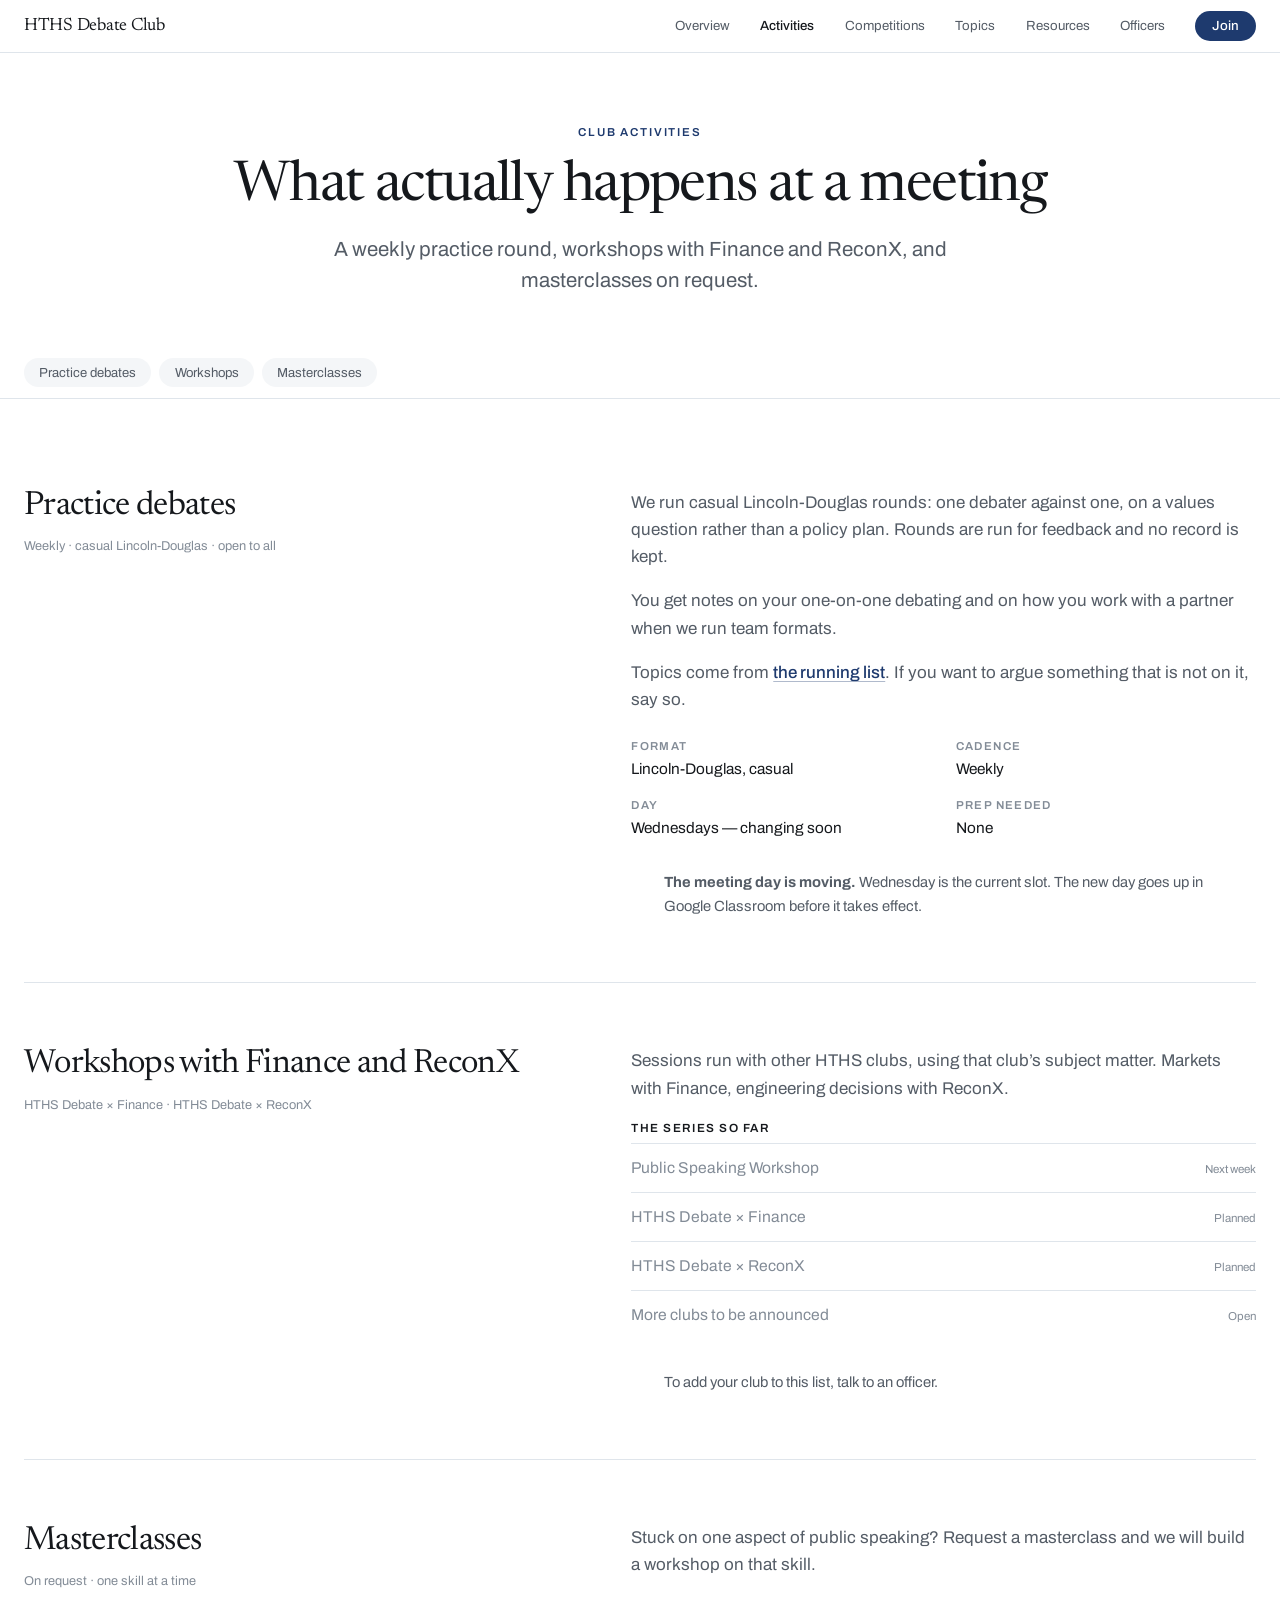
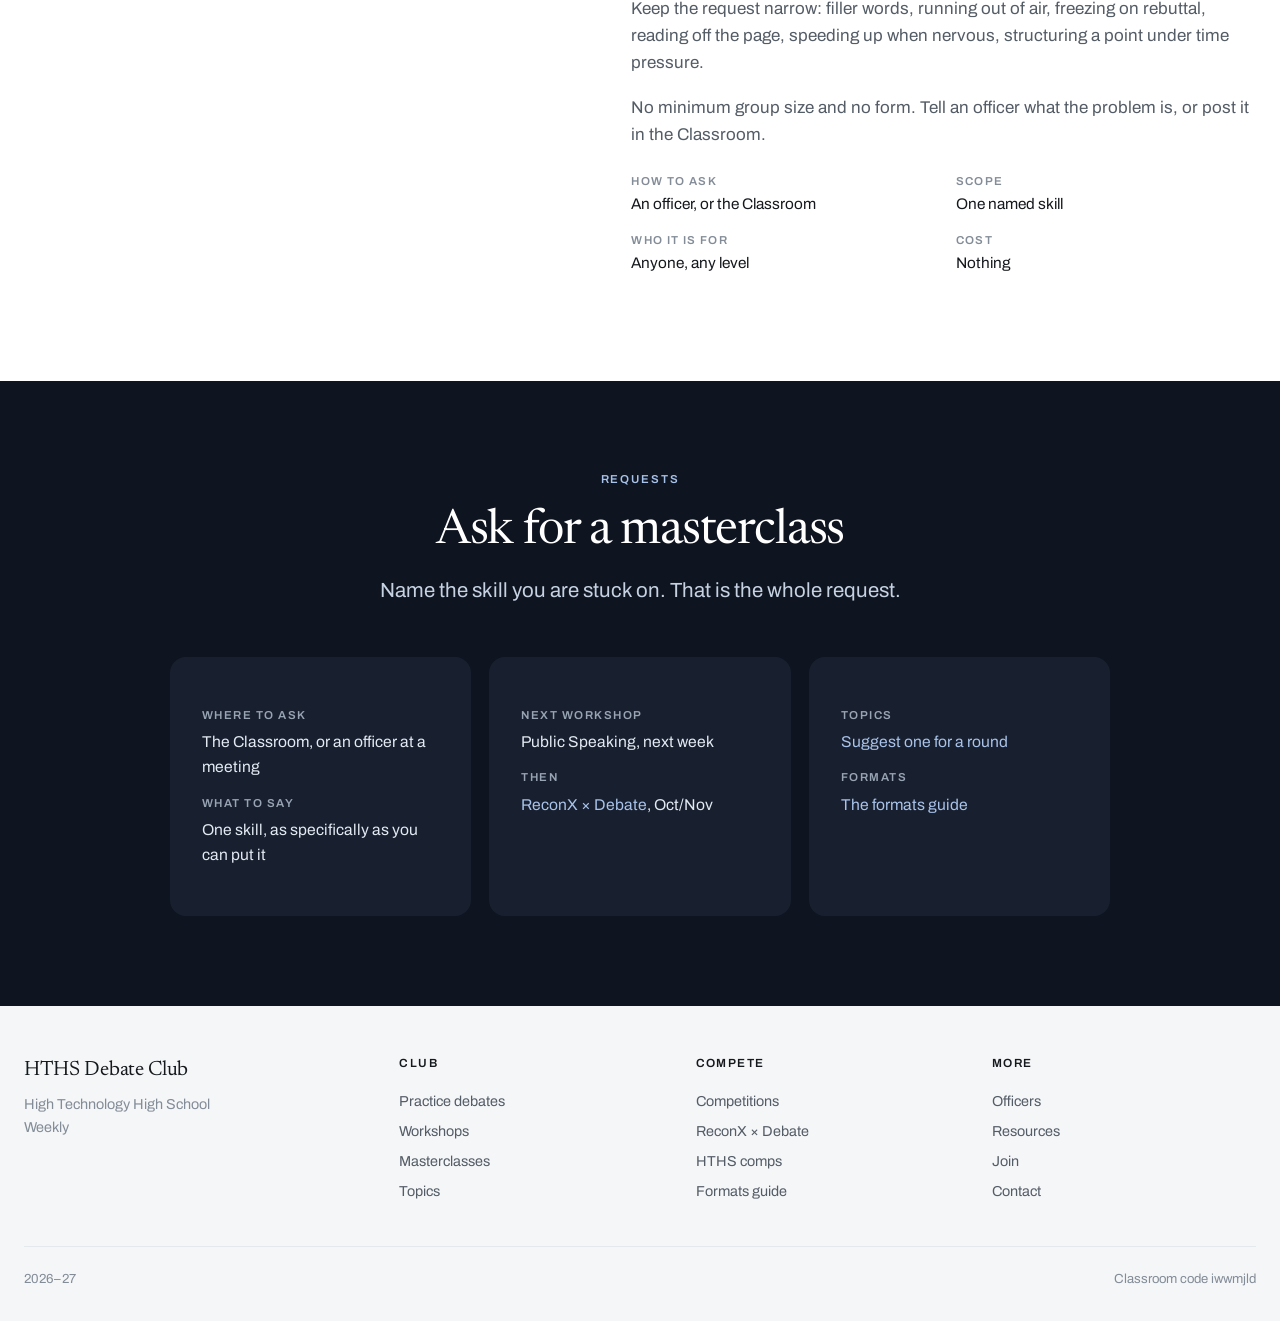
==== commit 5ab3b266: "Lead with the partner clubs; drop the president line" ====
--- a/activities.html
+++ b/activities.html
@@ -4,7 +4,7 @@
 <meta charset="utf-8">
 <meta name="viewport" content="width=device-width, initial-scale=1">
 <title>Activities — HTHS Debate Club</title>
-<meta name="description" content="Weekly casual Lincoln-Douglas practice debates, cross-club workshops, and requestable masterclasses on a single public speaking skill.">
+<meta name="description" content="Weekly casual Lincoln-Douglas practice debates, workshops with Finance and ReconX, and masterclasses on a single public speaking skill.">
 <link rel="preconnect" href="https://fonts.googleapis.com">
 <link rel="preconnect" href="https://fonts.gstatic.com" crossorigin>
 <link href="https://fonts.googleapis.com/css2?family=Archivo:wght@400;500;600&family=Newsreader:opsz,wght@6..72,300;6..72,400;6..72,500&display=swap" rel="stylesheet">
@@ -35,7 +35,7 @@
     <div class="wrap">
       <span class="eyebrow">Club activities</span>
       <h1>What actually happens at a meeting</h1>
-      <p class="sub">A weekly practice round, workshops with other clubs, and masterclasses on request.</p>
+      <p class="sub">A weekly practice round, workshops with Finance and ReconX, and masterclasses on request.</p>
     </div>
   </section>
 
@@ -71,8 +71,8 @@
 
       <div class="detail" id="workshops">
         <div>
-          <h3>Workshops</h3>
-          <span class="tag">Cross-club &middot; scheduled through the year</span>
+          <h3>Workshops with Finance and ReconX</h3>
+          <span class="tag">HTHS Debate &times; Finance &middot; HTHS Debate &times; ReconX</span>
         </div>
         <div>
           <p>Sessions run with other HTHS clubs, using that club&rsquo;s subject matter. Markets with Finance, engineering decisions with ReconX.</p>
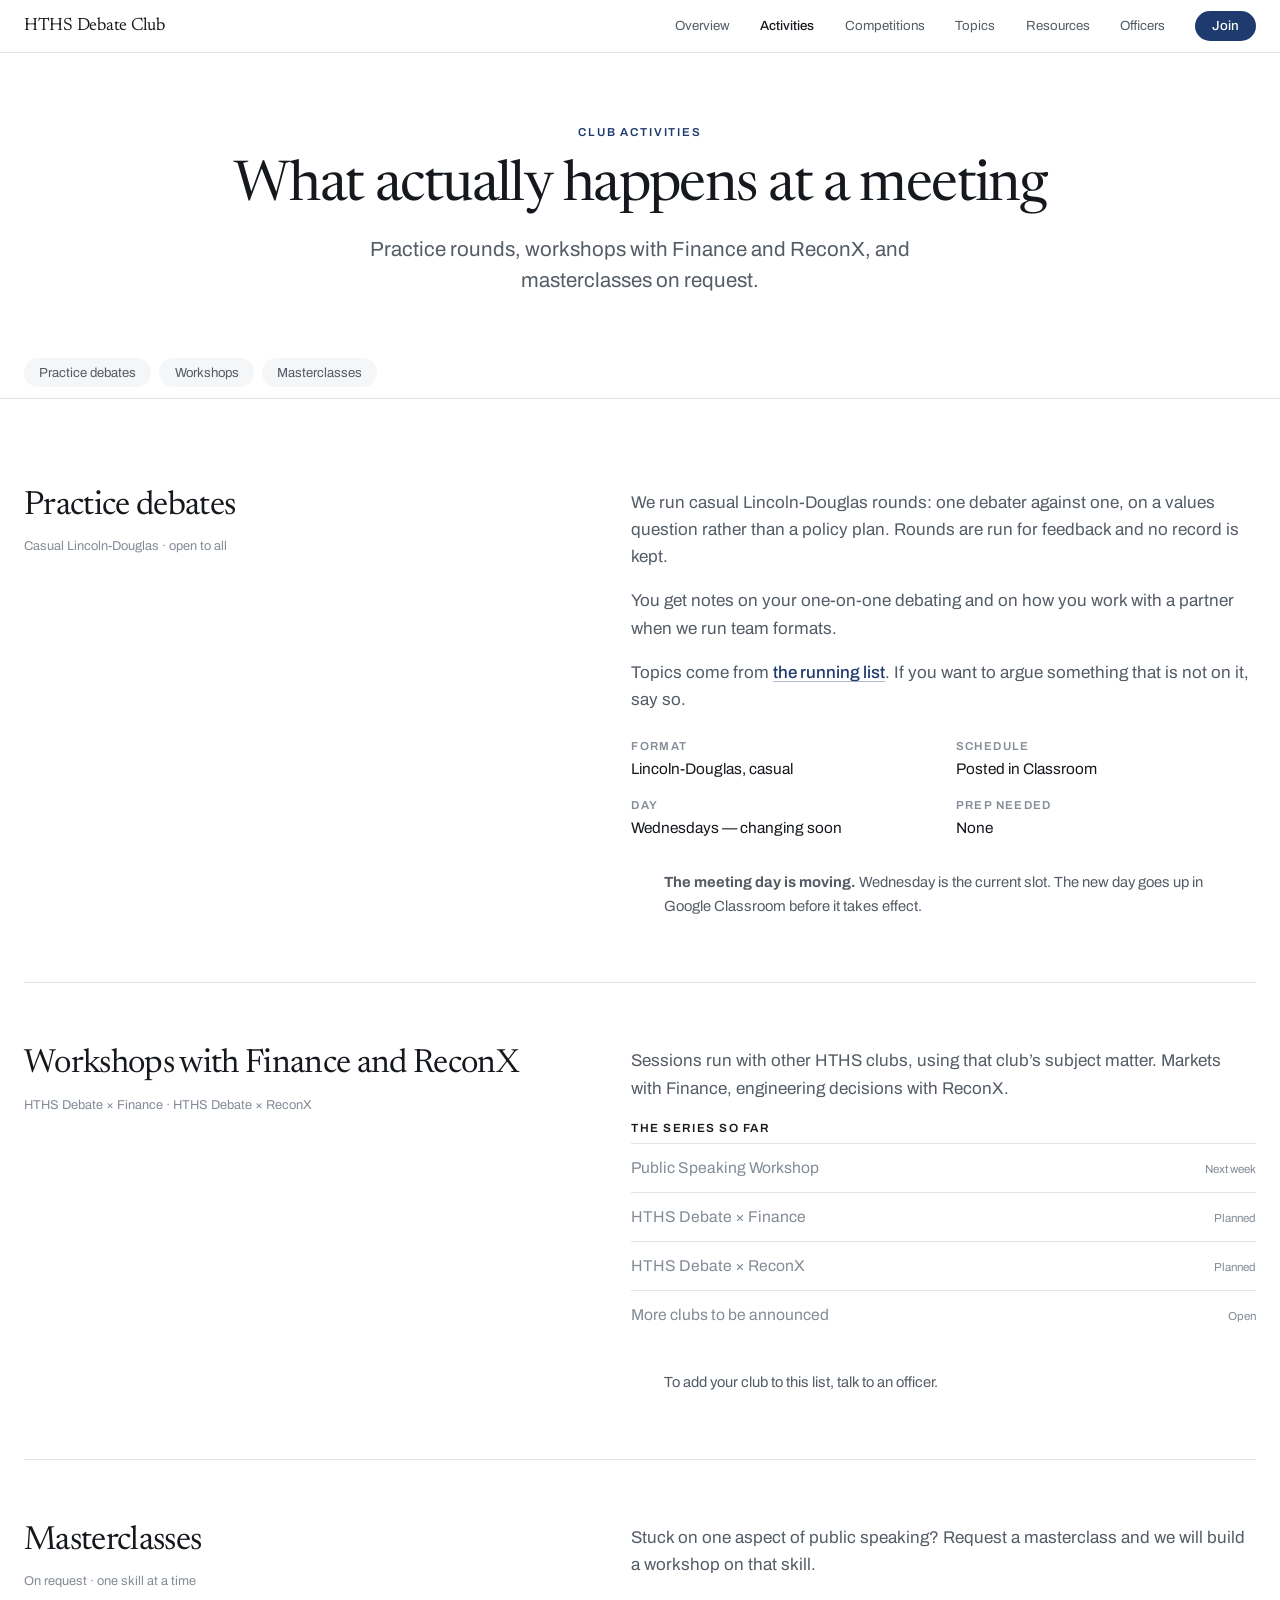
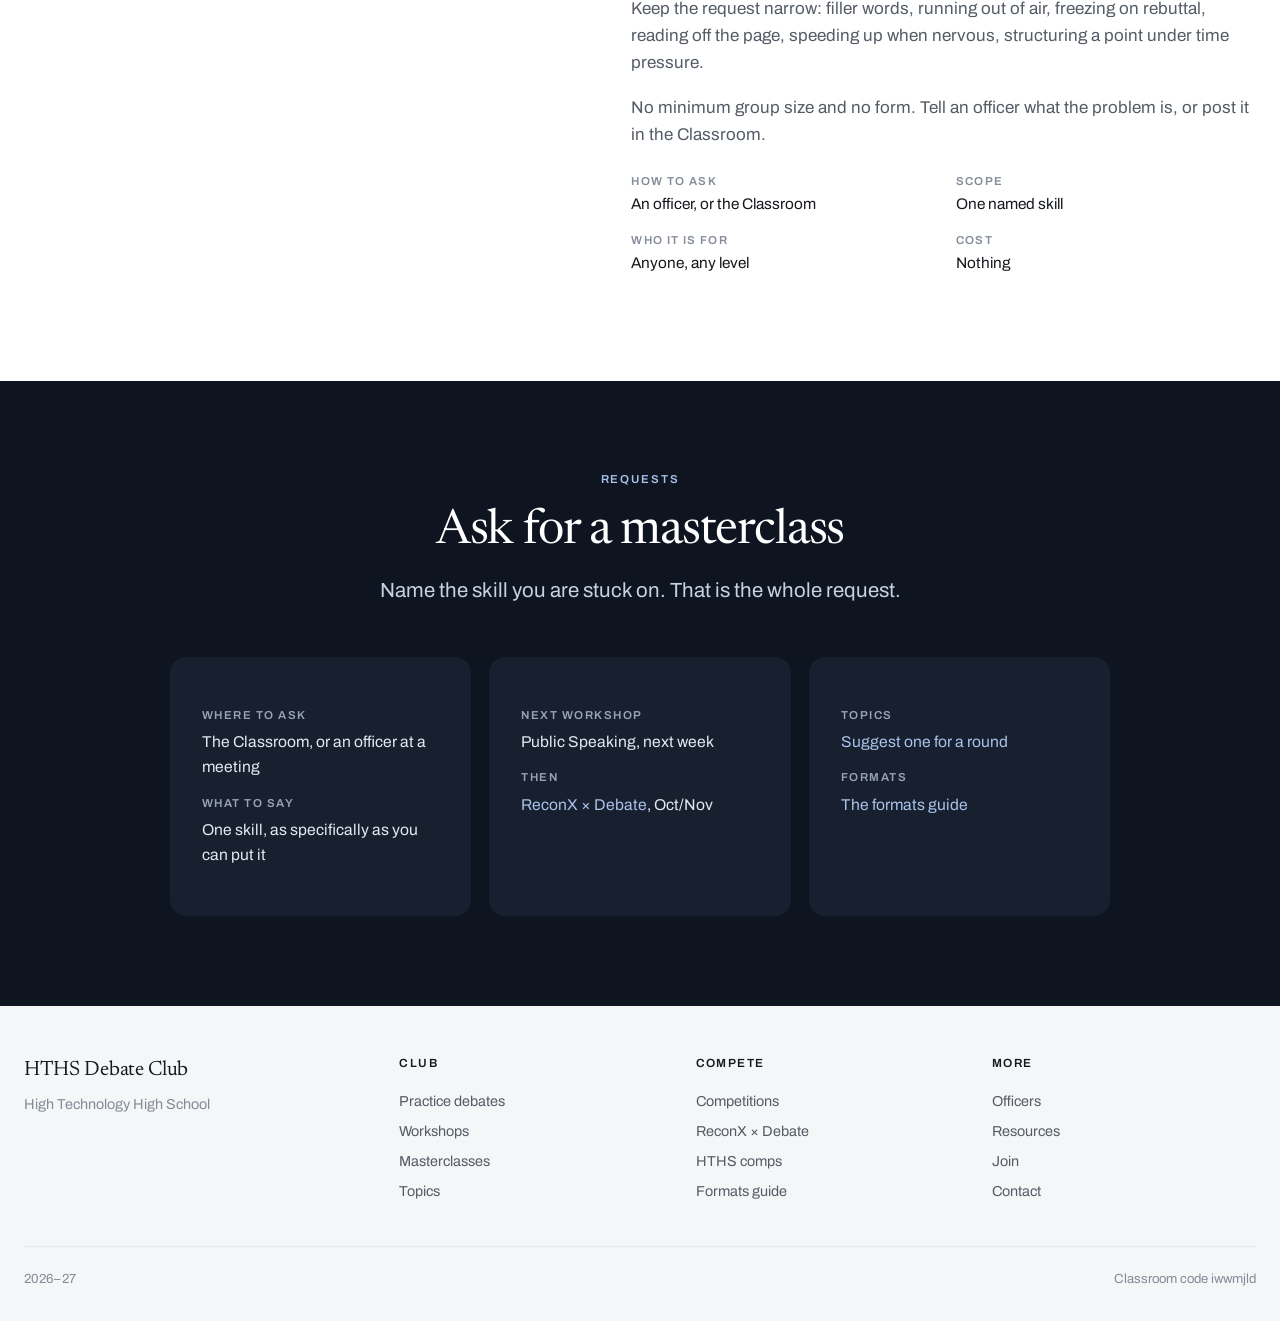
==== commit da3f3777: "Name the clubs and documents in headings; drop weekly cadence claim" ====
--- a/activities.html
+++ b/activities.html
@@ -4,7 +4,7 @@
 <meta charset="utf-8">
 <meta name="viewport" content="width=device-width, initial-scale=1">
 <title>Activities — HTHS Debate Club</title>
-<meta name="description" content="Weekly casual Lincoln-Douglas practice debates, workshops with Finance and ReconX, and masterclasses on a single public speaking skill.">
+<meta name="description" content="Casual Lincoln-Douglas practice debates, workshops with Finance and ReconX, and masterclasses on a single public speaking skill.">
 <link rel="preconnect" href="https://fonts.googleapis.com">
 <link rel="preconnect" href="https://fonts.gstatic.com" crossorigin>
 <link href="https://fonts.googleapis.com/css2?family=Archivo:wght@400;500;600&family=Newsreader:opsz,wght@6..72,300;6..72,400;6..72,500&display=swap" rel="stylesheet">
@@ -35,7 +35,7 @@
     <div class="wrap">
       <span class="eyebrow">Club activities</span>
       <h1>What actually happens at a meeting</h1>
-      <p class="sub">A weekly practice round, workshops with Finance and ReconX, and masterclasses on request.</p>
+      <p class="sub">Practice rounds, workshops with Finance and ReconX, and masterclasses on request.</p>
     </div>
   </section>
 
@@ -53,7 +53,7 @@
       <div class="detail" id="practice">
         <div>
           <h3>Practice debates</h3>
-          <span class="tag">Weekly &middot; casual Lincoln-Douglas &middot; open to all</span>
+          <span class="tag">Casual Lincoln-Douglas &middot; open to all</span>
         </div>
         <div>
           <p>We run casual Lincoln-Douglas rounds: one debater against one, on a values question rather than a policy plan. Rounds are run for feedback and no record is kept.</p>
@@ -61,7 +61,7 @@
           <p>Topics come from <a class="tlink" href="topics.html">the running list</a>. If you want to argue something that is not on it, say so.</p>
           <dl class="pairs">
             <div><dt>Format</dt><dd>Lincoln-Douglas, casual</dd></div>
-            <div><dt>Cadence</dt><dd>Weekly</dd></div>
+            <div><dt>Schedule</dt><dd>Posted in Classroom</dd></div>
             <div><dt>Day</dt><dd>Wednesdays &mdash; changing soon</dd></div>
             <div><dt>Prep needed</dt><dd>None</dd></div>
           </dl>
@@ -143,7 +143,7 @@
     <div class="foot-grid">
       <div class="bl">
         <strong>HTHS Debate Club</strong>
-        High Technology High School<br>Weekly
+        High Technology High School
       </div>
       <div>
         <span class="ttl">Club</span>
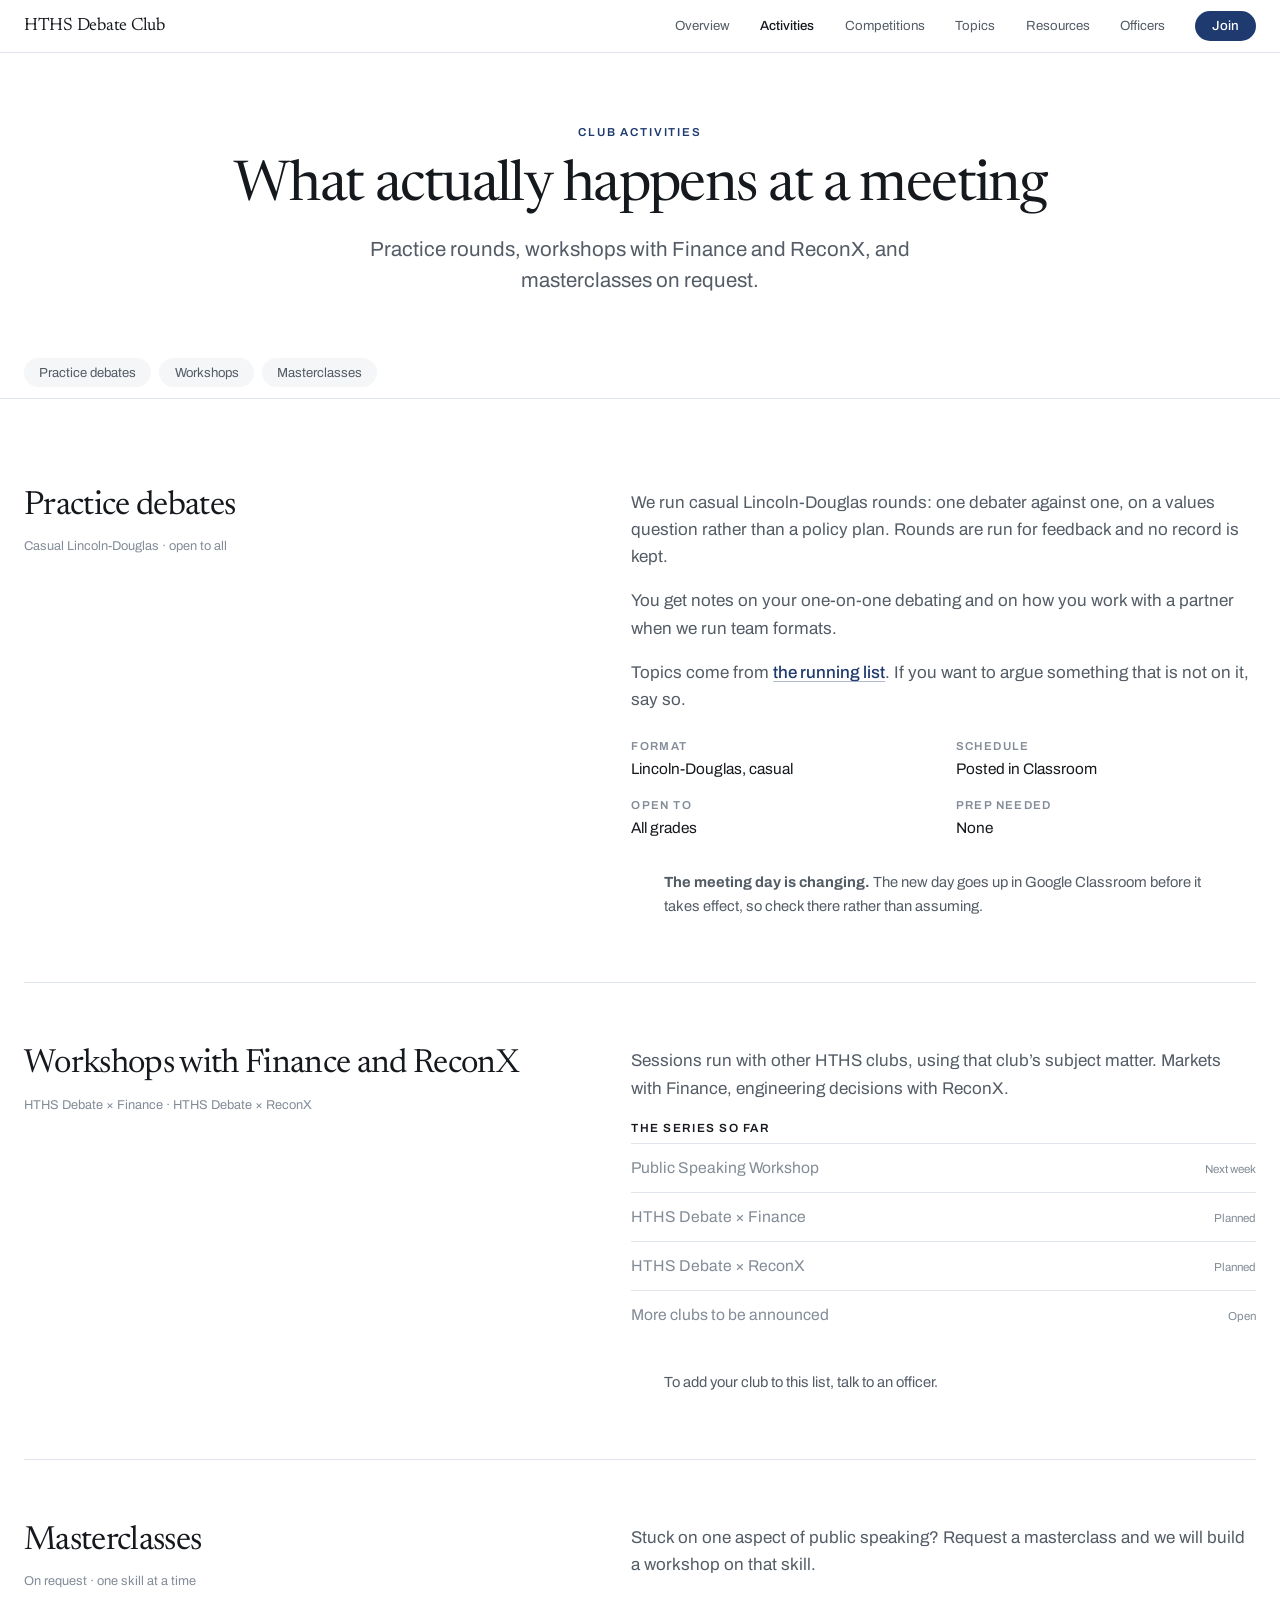
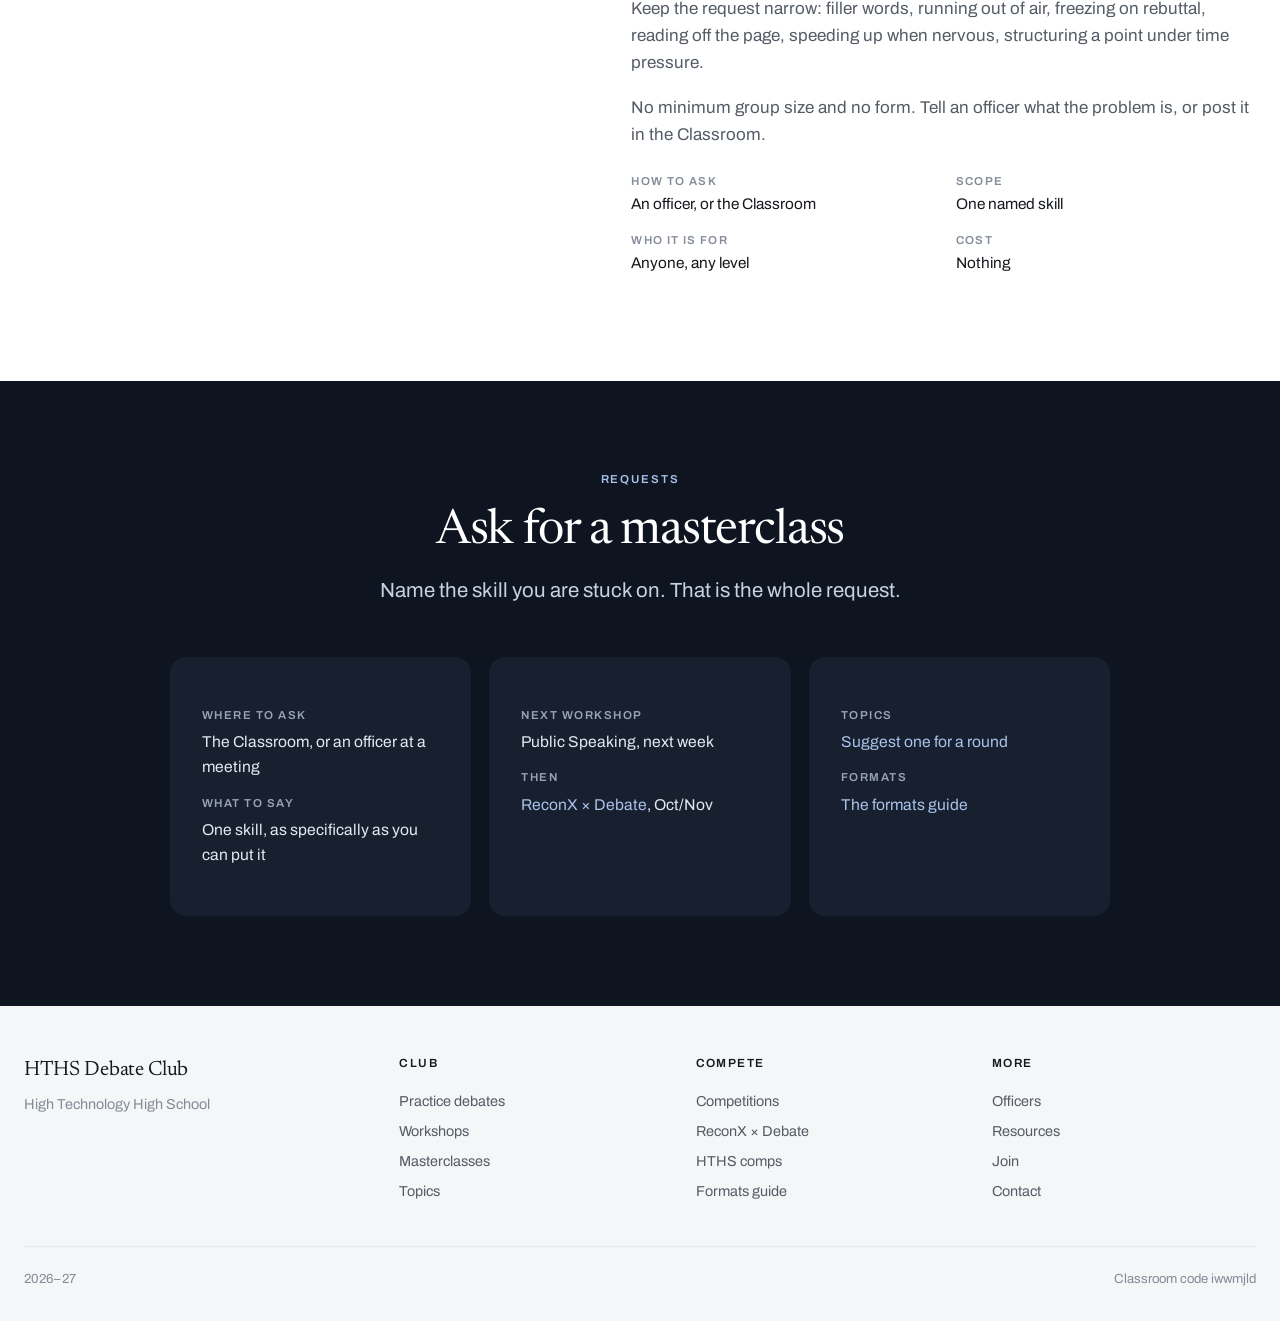
==== commit 522e36f1: "Drop Wednesday references; schedule lives in Classroom" ====
--- a/activities.html
+++ b/activities.html
@@ -62,10 +62,10 @@
           <dl class="pairs">
             <div><dt>Format</dt><dd>Lincoln-Douglas, casual</dd></div>
             <div><dt>Schedule</dt><dd>Posted in Classroom</dd></div>
-            <div><dt>Day</dt><dd>Wednesdays &mdash; changing soon</dd></div>
+            <div><dt>Open to</dt><dd>All grades</dd></div>
             <div><dt>Prep needed</dt><dd>None</dd></div>
           </dl>
-          <p class="note"><strong>The meeting day is moving.</strong> Wednesday is the current slot. The new day goes up in Google Classroom before it takes effect.</p>
+          <p class="note"><strong>The meeting day is changing.</strong> The new day goes up in Google Classroom before it takes effect, so check there rather than assuming.</p>
         </div>
       </div>
 
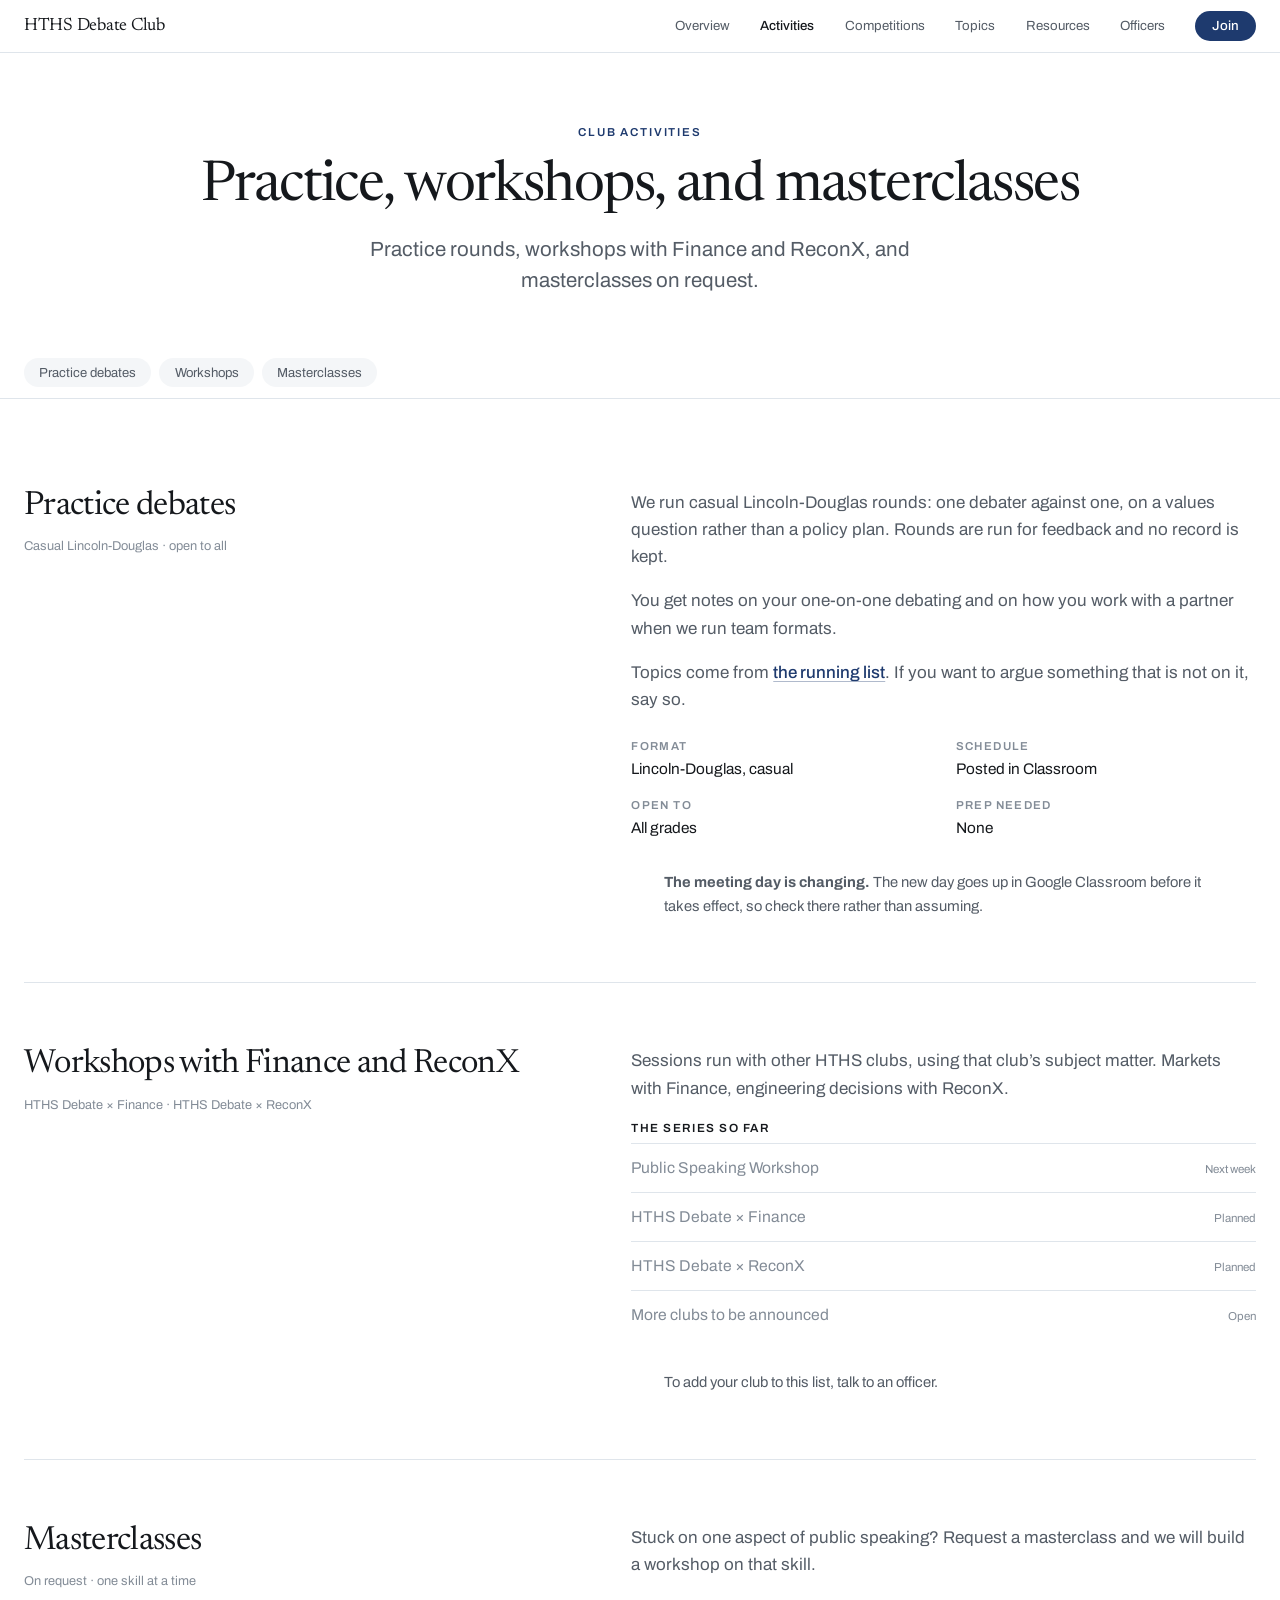
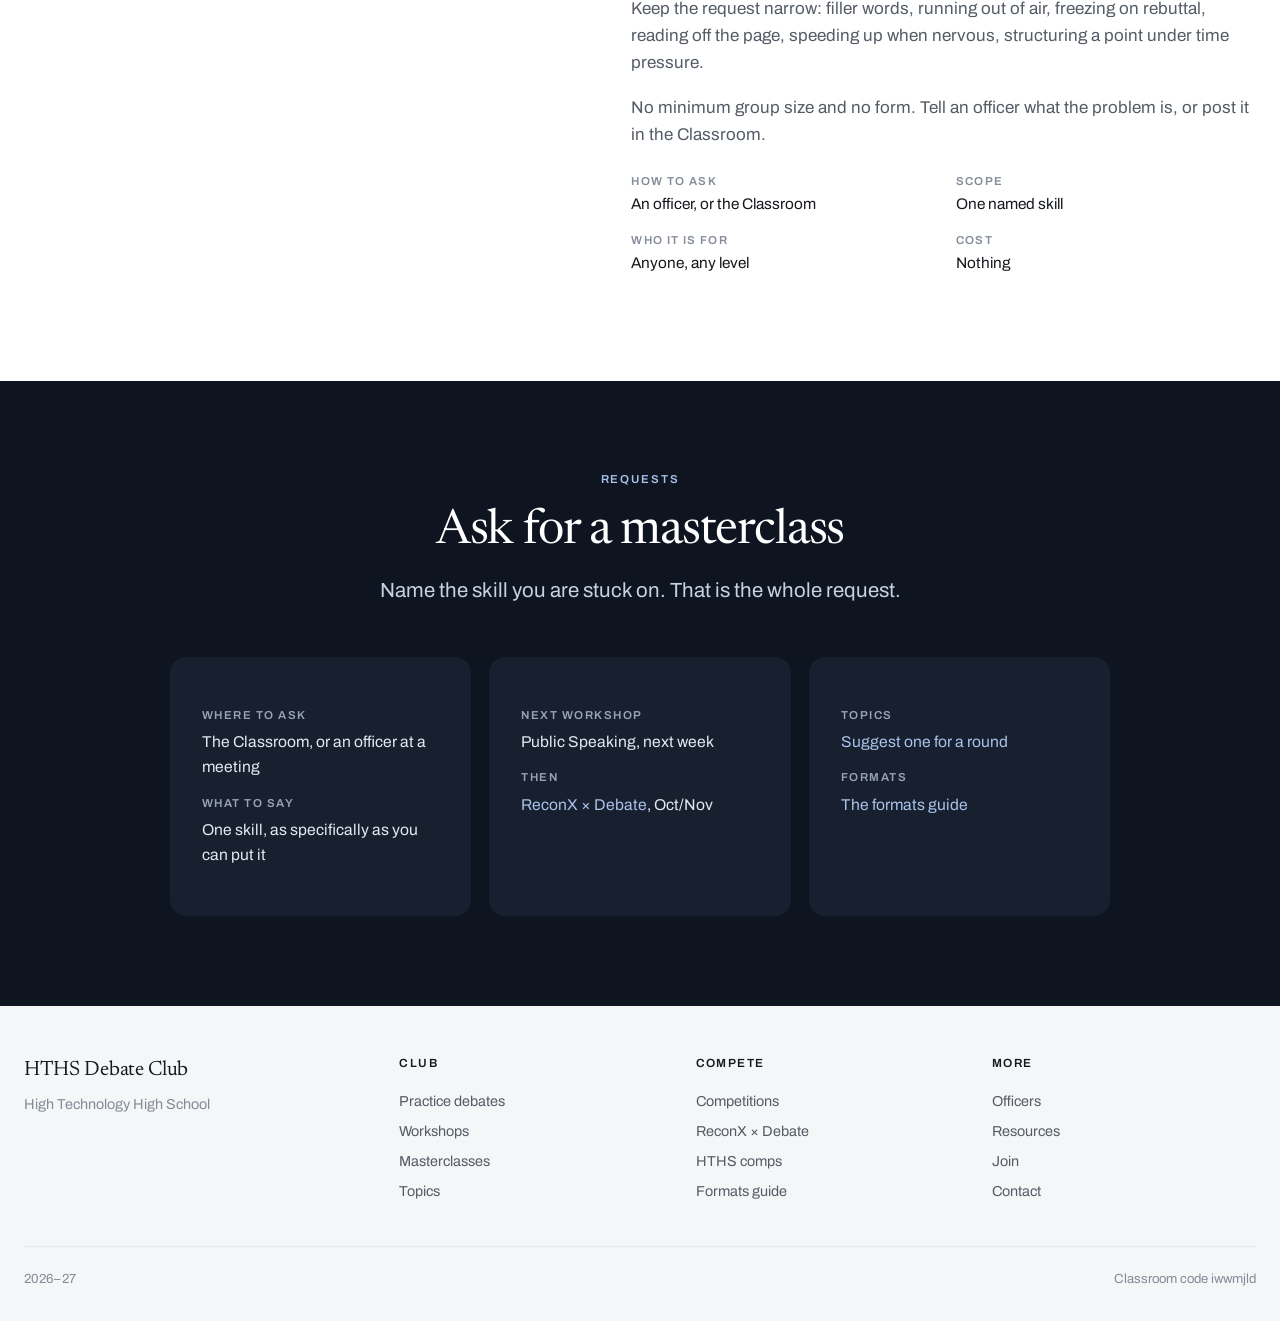
==== commit 950a07eb: "Cohesion pass: one heading system, single-axis labels, fix dead card-row column" ====
--- a/activities.html
+++ b/activities.html
@@ -34,7 +34,7 @@
   <section class="phero">
     <div class="wrap">
       <span class="eyebrow">Club activities</span>
-      <h1>What actually happens at a meeting</h1>
+      <h1>Practice, workshops, and masterclasses</h1>
       <p class="sub">Practice rounds, workshops with Finance and ReconX, and masterclasses on request.</p>
     </div>
   </section>
--- a/style.css
+++ b/style.css
@@ -159,7 +159,7 @@
 .grey .card{box-shadow:0 0 0 1px var(--grey-2)}
 .dark .card{background:var(--black-2);box-shadow:none}
 .card-row{
-  display:grid;grid-template-columns:minmax(0,1fr) minmax(0,1.5fr) minmax(0,.6fr);
+  display:grid;grid-template-columns:minmax(0,1fr) minmax(0,1.6fr);
   gap:1.5rem;align-items:center;padding:1.15rem clamp(1.3rem,2.2vw,1.9rem);
   border-top:1px solid var(--line);
 }
@@ -172,7 +172,6 @@
 .card-row .tag{display:block;font-size:.78rem;color:var(--soft);margin-top:.25rem}
 .card-row .desc{margin:0;color:var(--body);font-size:.96rem}
 .dark .card-row .desc{color:#98A4B4}
-.card-row .who{font-size:.86rem;color:var(--soft);text-align:right}
 .badge{
   display:inline-block;font-size:.66rem;font-weight:600;letter-spacing:.1em;text-transform:uppercase;
   color:var(--navy);background:rgba(30,58,110,.09);padding:.16rem .5rem;border-radius:999px;margin-left:.5rem;
@@ -287,7 +286,6 @@
   .t-3{grid-template-columns:1fr}
   .detail{grid-template-columns:1fr;gap:1.5rem}
   .card-row{grid-template-columns:1fr;gap:.6rem;align-items:start}
-  .card-row .who{text-align:left}
   .cta-info{grid-template-columns:1fr}
   .foot-grid{grid-template-columns:1fr 1fr}
   .foot .bl{grid-column:1 / -1}
